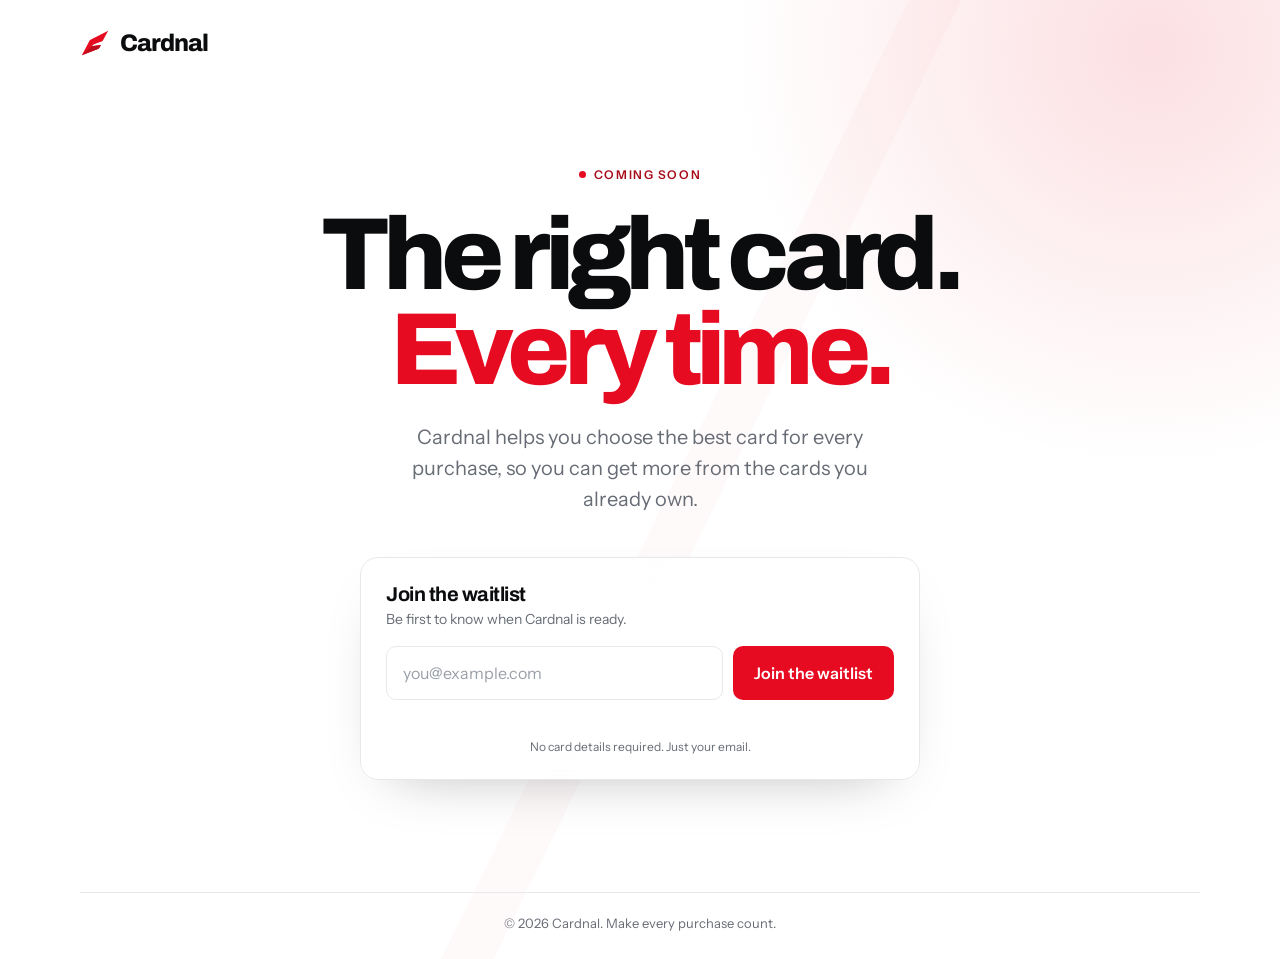
==== index.html @ 20531ffe "Set up Cardnal waitlist site" ====
<!doctype html>
<html lang="en">
<head>
  <meta charset="utf-8">
  <meta name="viewport" content="width=device-width, initial-scale=1">
  <meta name="description" content="Cardnal helps you choose the right card before you pay.">
  <title>Cardnal — The right card. Every time.</title>
  <link rel="preconnect" href="https://fonts.googleapis.com">
  <link rel="preconnect" href="https://fonts.gstatic.com" crossorigin>
  <link href="https://fonts.googleapis.com/css2?family=Archivo:wght@600;700;800&family=Instrument+Sans:wght@400;500;600&display=swap" rel="stylesheet">
  <style>
    :root {
      --ink: #0b0c0e;
      --red: #e60b21;
      --red-deep: #a80a18;
      --paper: #fff;
      --muted: #676c75;
      --line: #e6e8ec;
      --display: "Archivo", system-ui, sans-serif;
      --body: "Instrument Sans", system-ui, sans-serif;
    }

    * { box-sizing: border-box; }
    html { -webkit-text-size-adjust: 100%; }
    body {
      min-height: 100vh;
      margin: 0;
      color: var(--ink);
      background: var(--paper);
      font-family: var(--body);
      -webkit-font-smoothing: antialiased;
    }
    button, input { font: inherit; }
    a { color: inherit; text-decoration: none; }
    :focus-visible { outline: 3px solid var(--red); outline-offset: 4px; }

    .page {
      position: relative;
      min-height: 100vh;
      overflow: hidden;
      display: flex;
      flex-direction: column;
    }
    .page::before {
      content: "";
      position: absolute;
      z-index: -1;
      width: 56rem;
      height: 56rem;
      top: -25rem;
      right: -20rem;
      border-radius: 50%;
      background: radial-gradient(circle, rgba(230, 11, 33, .13), transparent 66%);
      pointer-events: none;
    }
    .page::after {
      content: "";
      position: absolute;
      z-index: -1;
      inset: 0;
      background: linear-gradient(116deg, transparent 0 52%, rgba(230, 11, 33, .025) 52% 55%, transparent 55%);
      pointer-events: none;
    }

    header {
      width: min(1120px, calc(100% - 48px));
      margin: 0 auto;
      padding: 28px 0;
    }
    .brand { display: inline-flex; align-items: center; gap: 10px; }
    .brand-mark { width: 30px; height: 30px; display: block; }
    .brand-name {
      font-family: var(--display);
      font-size: 24px;
      font-weight: 800;
      letter-spacing: -.04em;
    }

    main {
      width: min(1120px, calc(100% - 48px));
      flex: 1;
      margin: 0 auto;
      display: grid;
      place-items: center;
      padding: 72px 0 112px;
    }
    .content { width: min(100%, 700px); text-align: center; }
    .eyebrow {
      display: inline-flex;
      align-items: center;
      gap: 8px;
      margin-bottom: 26px;
      color: var(--red-deep);
      font-size: 12px;
      font-weight: 600;
      letter-spacing: .13em;
      text-transform: uppercase;
    }
    .eyebrow::before {
      content: "";
      width: 7px;
      height: 7px;
      border-radius: 50%;
      background: var(--red);
    }
    h1 {
      max-width: 680px;
      margin: 0 auto 24px;
      font-family: var(--display);
      font-size: clamp(3.2rem, 8vw, 6.7rem);
      font-weight: 800;
      line-height: .93;
      letter-spacing: -.065em;
    }
    h1 span { display: block; }
    h1 span:last-child { color: var(--red); }
    .intro {
      max-width: 510px;
      margin: 0 auto 42px;
      color: var(--muted);
      font-size: clamp(1.05rem, 2vw, 1.25rem);
      line-height: 1.55;
    }
    .signup-card {
      width: min(100%, 560px);
      margin: 0 auto;
      padding: 25px;
      text-align: left;
      background: rgba(255, 255, 255, .86);
      border: 1px solid var(--line);
      border-radius: 18px;
      box-shadow: 0 22px 60px -34px rgba(11, 12, 14, .35);
      backdrop-filter: blur(10px);
    }
    .signup-card h2 {
      margin: 0 0 5px;
      font-family: var(--display);
      font-size: 20px;
      letter-spacing: -.025em;
    }
    .signup-card p { margin: 0 0 18px; color: var(--muted); font-size: 14px; }
    .signup { display: flex; gap: 10px; }
    .signup input {
      min-width: 0;
      flex: 1;
      height: 54px;
      padding: 0 16px;
      color: var(--ink);
      background: #fff;
      border: 1.5px solid var(--line);
      border-radius: 10px;
    }
    .signup input::placeholder { color: #9aa0a8; }
    .signup input:focus { outline: none; border-color: var(--red); box-shadow: 0 0 0 4px rgba(230, 11, 33, .1); }
    .signup button {
      height: 54px;
      padding: 0 21px;
      color: #fff;
      background: var(--red);
      border: 0;
      border-radius: 10px;
      cursor: pointer;
      font-weight: 600;
      white-space: nowrap;
      transition: background .18s, transform .18s;
    }
    .signup button:hover { background: var(--red-deep); transform: translateY(-1px); }
    .signup button:disabled { cursor: wait; opacity: .7; transform: none; }
    .message {
      min-height: 21px;
      margin: 12px 2px 0;
      color: var(--muted);
      font-size: 13px;
    }
    .message.success { color: #0e9f5b; }
    .message.error { color: var(--red); }
    .privacy-note { margin-top: 18px; color: var(--muted); font-size: 12px; text-align: center; }
    footer {
      width: min(1120px, calc(100% - 48px));
      margin: 0 auto;
      padding: 22px 0 28px;
      color: var(--muted);
      border-top: 1px solid var(--line);
      font-size: 13px;
      text-align: center;
    }

    @media (max-width: 560px) {
      header, main, footer { width: min(100% - 32px, 1120px); }
      header { padding-top: 22px; }
      main { padding: 48px 0 80px; }
      .signup-card { padding: 20px; }
      .signup { flex-direction: column; }
      .signup button { width: 100%; }
    }
    @media (prefers-reduced-motion: reduce) {
      *, *::before, *::after { scroll-behavior: auto !important; transition: none !important; }
    }
  </style>
</head>
<body>
  <div class="page">
    <header>
      <a class="brand" href="/" aria-label="Cardnal home">
        <svg class="brand-mark" viewBox="0 0 1024 1024" aria-hidden="true">
          <path fill="#E60B21" d="M962 95.91 341.94 408.23q-5.36 2.7-8.17 8L62 928.09l571.2-223.16q14.9-5.82 22.83-19.72l53.84-94.37q6.93-12.16-6.93-10.22l-317.6 44.45q61.22-57.38 94.01-69.63l276.24-103.24q16.86-6.3 25.45-22.12z"/>
          <path fill="#BD0C1B" d="m62 928.09 571.2-223.16q14.9-5.82 22.83-19.72l53.84-94.37q6.93-12.16-6.93-10.22l-317.6 44.45q61.22-57.38 94.01-69.63L62 928.09z"/>
        </svg>
        <span class="brand-name">Cardnal</span>
      </a>
    </header>

    <main>
      <section class="content" aria-labelledby="page-title">
        <div class="eyebrow">Coming soon</div>
        <h1 id="page-title"><span>The right card.</span><span>Every time.</span></h1>
        <p class="intro">Cardnal helps you choose the best card for every purchase, so you can get more from the cards you already own.</p>

        <div class="signup-card">
          <h2>Join the waitlist</h2>
          <p>Be first to know when Cardnal is ready.</p>
          <form class="signup" id="signup" novalidate>
            <label class="sr-only" for="email">Email address</label>
            <input id="email" name="email" type="email" autocomplete="email" placeholder="you@example.com" required>
            <button id="submit" type="submit">Join the waitlist</button>
          </form>
          <p class="message" id="message" role="status" aria-live="polite"></p>
          <div class="privacy-note">No card details required. Just your email.</div>
        </div>
      </section>
    </main>

    <footer>© 2026 Cardnal. Make every purchase count.</footer>
  </div>

  <style>.sr-only{position:absolute;width:1px;height:1px;padding:0;margin:-1px;overflow:hidden;clip:rect(0,0,0,0);white-space:nowrap;border:0}</style>
  <script>
    const form = document.getElementById('signup');
    const email = document.getElementById('email');
    const submit = document.getElementById('submit');
    const message = document.getElementById('message');
    const emailPattern = /^[^\s@]+@[^\s@]+\.[a-z]{2,}$/i;

    function showMessage(text, type) {
      message.textContent = text;
      message.className = 'message' + (type ? ' ' + type : '');
    }

    form.addEventListener('submit', async (event) => {
      event.preventDefault();
      const value = email.value.trim();
      if (!value || !emailPattern.test(value)) {
        showMessage('Enter a valid email address to join the waitlist.', 'error');
        email.focus();
        return;
      }

      submit.disabled = true;
      submit.textContent = 'Joining…';
      showMessage('Adding you to the waitlist…');

      try {
        const response = await fetch('/api/waitlist', {
          method: 'POST',
          headers: { 'Content-Type': 'application/json' },
          body: JSON.stringify({ email: value })
        });
        const data = await response.json().catch(() => ({}));

        if (response.ok) {
          submit.textContent = 'You’re on the list';
          email.readOnly = true;
          showMessage("You're in. We'll email you when Cardnal is ready.", 'success');
        } else if (response.status === 409) {
          submit.disabled = false;
          submit.textContent = 'Join the waitlist';
          showMessage("That email is already on the list — you're all set.", 'success');
        } else {
          throw new Error(data.error || 'Something went wrong. Try again.');
        }
      } catch (error) {
        submit.disabled = false;
        submit.textContent = 'Join the waitlist';
        showMessage(error.message || 'Could not reach the server. Try again.', 'error');
      }
    });
  </script>
</body>
</html>
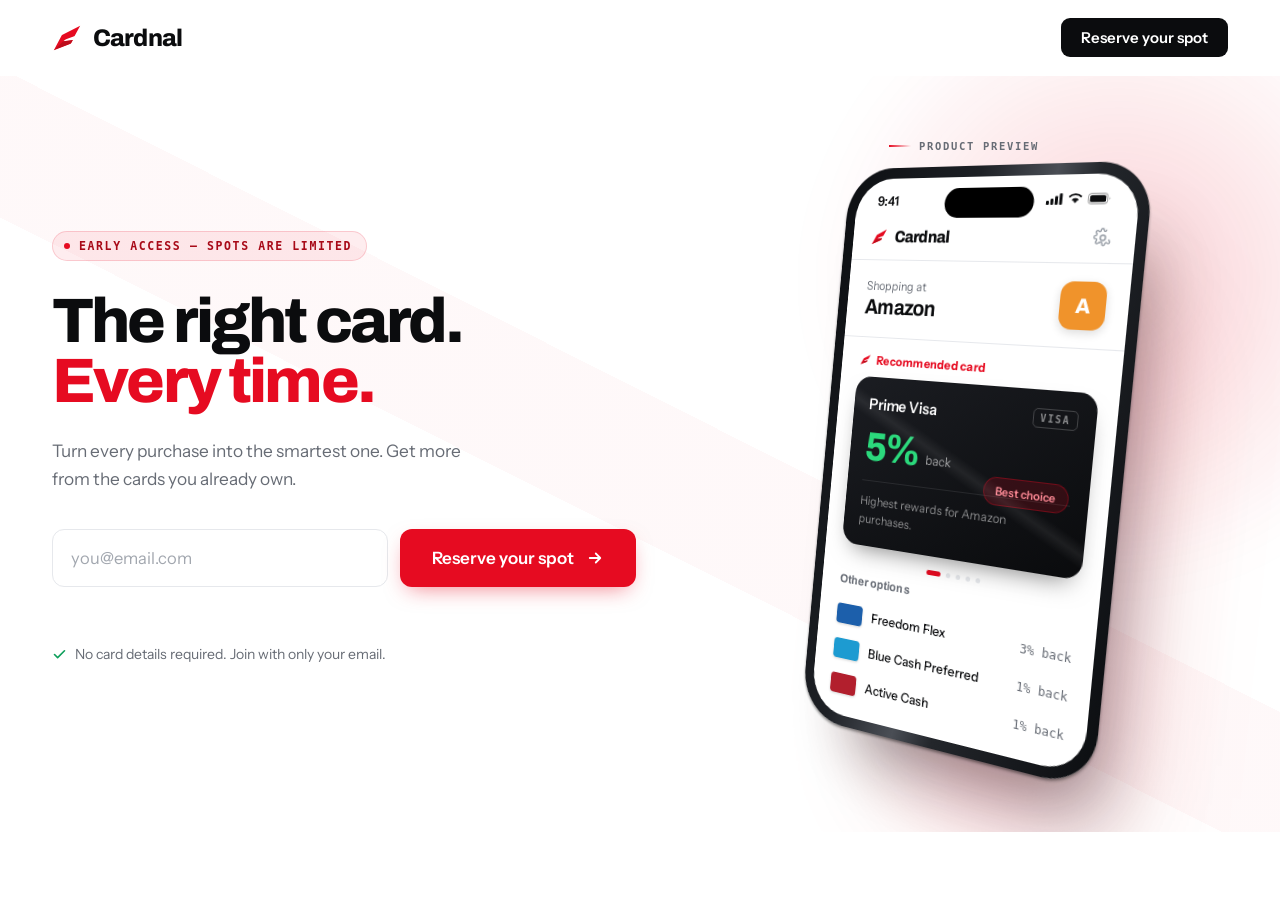
==== commit e3c27a06: "Use phone preview landing page" ====
--- a/index.html
+++ b/index.html
@@ -1,289 +1,600 @@
-<!doctype html>
+<!DOCTYPE html>
 <html lang="en">
 <head>
-  <meta charset="utf-8">
-  <meta name="viewport" content="width=device-width, initial-scale=1">
-  <meta name="description" content="Cardnal helps you choose the right card before you pay.">
-  <title>Cardnal — The right card. Every time.</title>
-  <link rel="preconnect" href="https://fonts.googleapis.com">
-  <link rel="preconnect" href="https://fonts.gstatic.com" crossorigin>
-  <link href="https://fonts.googleapis.com/css2?family=Archivo:wght@600;700;800&family=Instrument+Sans:wght@400;500;600&display=swap" rel="stylesheet">
-  <style>
-    :root {
-      --ink: #0b0c0e;
-      --red: #e60b21;
-      --red-deep: #a80a18;
-      --paper: #fff;
-      --muted: #676c75;
-      --line: #e6e8ec;
-      --display: "Archivo", system-ui, sans-serif;
-      --body: "Instrument Sans", system-ui, sans-serif;
-    }
-
-    * { box-sizing: border-box; }
-    html { -webkit-text-size-adjust: 100%; }
-    body {
-      min-height: 100vh;
-      margin: 0;
-      color: var(--ink);
-      background: var(--paper);
-      font-family: var(--body);
-      -webkit-font-smoothing: antialiased;
-    }
-    button, input { font: inherit; }
-    a { color: inherit; text-decoration: none; }
-    :focus-visible { outline: 3px solid var(--red); outline-offset: 4px; }
-
-    .page {
-      position: relative;
-      min-height: 100vh;
-      overflow: hidden;
-      display: flex;
-      flex-direction: column;
-    }
-    .page::before {
-      content: "";
-      position: absolute;
-      z-index: -1;
-      width: 56rem;
-      height: 56rem;
-      top: -25rem;
-      right: -20rem;
-      border-radius: 50%;
-      background: radial-gradient(circle, rgba(230, 11, 33, .13), transparent 66%);
-      pointer-events: none;
-    }
-    .page::after {
-      content: "";
-      position: absolute;
-      z-index: -1;
-      inset: 0;
-      background: linear-gradient(116deg, transparent 0 52%, rgba(230, 11, 33, .025) 52% 55%, transparent 55%);
-      pointer-events: none;
-    }
-
-    header {
-      width: min(1120px, calc(100% - 48px));
-      margin: 0 auto;
-      padding: 28px 0;
-    }
-    .brand { display: inline-flex; align-items: center; gap: 10px; }
-    .brand-mark { width: 30px; height: 30px; display: block; }
-    .brand-name {
-      font-family: var(--display);
-      font-size: 24px;
-      font-weight: 800;
-      letter-spacing: -.04em;
-    }
-
-    main {
-      width: min(1120px, calc(100% - 48px));
-      flex: 1;
-      margin: 0 auto;
-      display: grid;
-      place-items: center;
-      padding: 72px 0 112px;
-    }
-    .content { width: min(100%, 700px); text-align: center; }
-    .eyebrow {
-      display: inline-flex;
-      align-items: center;
-      gap: 8px;
-      margin-bottom: 26px;
-      color: var(--red-deep);
-      font-size: 12px;
-      font-weight: 600;
-      letter-spacing: .13em;
-      text-transform: uppercase;
-    }
-    .eyebrow::before {
-      content: "";
-      width: 7px;
-      height: 7px;
-      border-radius: 50%;
-      background: var(--red);
-    }
-    h1 {
-      max-width: 680px;
-      margin: 0 auto 24px;
-      font-family: var(--display);
-      font-size: clamp(3.2rem, 8vw, 6.7rem);
-      font-weight: 800;
-      line-height: .93;
-      letter-spacing: -.065em;
-    }
-    h1 span { display: block; }
-    h1 span:last-child { color: var(--red); }
-    .intro {
-      max-width: 510px;
-      margin: 0 auto 42px;
-      color: var(--muted);
-      font-size: clamp(1.05rem, 2vw, 1.25rem);
-      line-height: 1.55;
-    }
-    .signup-card {
-      width: min(100%, 560px);
-      margin: 0 auto;
-      padding: 25px;
-      text-align: left;
-      background: rgba(255, 255, 255, .86);
-      border: 1px solid var(--line);
-      border-radius: 18px;
-      box-shadow: 0 22px 60px -34px rgba(11, 12, 14, .35);
-      backdrop-filter: blur(10px);
-    }
-    .signup-card h2 {
-      margin: 0 0 5px;
-      font-family: var(--display);
-      font-size: 20px;
-      letter-spacing: -.025em;
-    }
-    .signup-card p { margin: 0 0 18px; color: var(--muted); font-size: 14px; }
-    .signup { display: flex; gap: 10px; }
-    .signup input {
-      min-width: 0;
-      flex: 1;
-      height: 54px;
-      padding: 0 16px;
-      color: var(--ink);
-      background: #fff;
-      border: 1.5px solid var(--line);
-      border-radius: 10px;
-    }
-    .signup input::placeholder { color: #9aa0a8; }
-    .signup input:focus { outline: none; border-color: var(--red); box-shadow: 0 0 0 4px rgba(230, 11, 33, .1); }
-    .signup button {
-      height: 54px;
-      padding: 0 21px;
-      color: #fff;
-      background: var(--red);
-      border: 0;
-      border-radius: 10px;
-      cursor: pointer;
-      font-weight: 600;
-      white-space: nowrap;
-      transition: background .18s, transform .18s;
-    }
-    .signup button:hover { background: var(--red-deep); transform: translateY(-1px); }
-    .signup button:disabled { cursor: wait; opacity: .7; transform: none; }
-    .message {
-      min-height: 21px;
-      margin: 12px 2px 0;
-      color: var(--muted);
-      font-size: 13px;
-    }
-    .message.success { color: #0e9f5b; }
-    .message.error { color: var(--red); }
-    .privacy-note { margin-top: 18px; color: var(--muted); font-size: 12px; text-align: center; }
-    footer {
-      width: min(1120px, calc(100% - 48px));
-      margin: 0 auto;
-      padding: 22px 0 28px;
-      color: var(--muted);
-      border-top: 1px solid var(--line);
-      font-size: 13px;
-      text-align: center;
-    }
-
-    @media (max-width: 560px) {
-      header, main, footer { width: min(100% - 32px, 1120px); }
-      header { padding-top: 22px; }
-      main { padding: 48px 0 80px; }
-      .signup-card { padding: 20px; }
-      .signup { flex-direction: column; }
-      .signup button { width: 100%; }
-    }
-    @media (prefers-reduced-motion: reduce) {
-      *, *::before, *::after { scroll-behavior: auto !important; transition: none !important; }
-    }
-  </style>
+<meta charset="UTF-8">
+<meta name="viewport" content="width=device-width, initial-scale=1">
+<title>Cardnal — The right card. Every time.</title>
+<meta name="description" content="Cardnal tells you which card to use before you pay. Get more from the cards you already own.">
+<link rel="preconnect" href="https://fonts.googleapis.com">
+<link rel="preconnect" href="https://fonts.gstatic.com" crossorigin>
+<link href="https://fonts.googleapis.com/css2?family=Archivo:wght@600;700;800&family=Instrument+Sans:wght@400;500;600&family=JetBrains+Mono:wght@500;700&display=swap" rel="stylesheet">
+<style>
+:root{
+  --ink:#0B0C0E;
+  --red:#E60B21;
+  --red-deep:#A80A18;
+  --paper:#FFFFFF;
+  --mist:#F4F5F7;
+  --line:#E6E8EC;
+  --muted:#676C75;
+  --gain:#0E9F5B;
+  --wing:26.7deg;            /* the exact edge angle of the Cardnal mark */
+  --display:'Archivo',system-ui,sans-serif;
+  --body:'Instrument Sans',system-ui,sans-serif;
+  --data:'JetBrains Mono',ui-monospace,monospace;
+}
+*{box-sizing:border-box;margin:0;padding:0}
+html{-webkit-text-size-adjust:100%}
+body{
+  font-family:var(--body);
+  color:var(--ink);
+  background:var(--paper);
+  -webkit-font-smoothing:antialiased;
+  overflow-x:hidden;
+}
+a{color:inherit;text-decoration:none}
+:focus-visible{outline:2.5px solid var(--red);outline-offset:3px;border-radius:4px}
+
+/* ---------- nav ---------- */
+.nav{
+  position:sticky;top:0;z-index:50;
+  background:rgba(255,255,255,.82);
+  backdrop-filter:saturate(180%) blur(14px);
+  border-bottom:1px solid transparent;
+  transition:border-color .3s ease;
+}
+.nav.scrolled{border-bottom-color:var(--line)}
+.nav-in{
+  max-width:1240px;margin:0 auto;
+  padding:18px 32px;
+  display:flex;align-items:center;gap:40px;
+}
+.brand{display:flex;align-items:center;gap:11px;margin-right:auto}
+.brand svg{width:30px;height:30px;display:block}
+.brand span{
+  font-family:var(--display);font-weight:800;font-size:24px;
+  letter-spacing:-.035em;
+}
+.nav-links{display:flex;gap:32px;margin-left:auto;font-size:15px;font-weight:500;color:var(--muted)}
+.nav-links a{transition:color .18s}
+.nav-links a:hover{color:var(--ink)}
+.nav-cta{
+  white-space:nowrap;
+  font-family:var(--body);font-weight:600;font-size:15px;
+  padding:10px 20px;border-radius:9px;
+  background:var(--ink);color:#fff;border:0;cursor:pointer;
+  transition:background .18s,transform .18s;
+}
+.nav-cta:hover{background:var(--red);transform:translateY(-1px)}
+
+/* ---------- hero ---------- */
+.hero{position:relative;overflow:hidden}
+/* structural motif: a light field raked to the mark's own angle */
+.hero::before{
+  content:'';position:absolute;inset:-40% -10%;
+  background:linear-gradient(var(--wing),
+    transparent 0 46%,
+    rgba(230,11,33,.028) 46% 53%,
+    transparent 53%);
+  pointer-events:none;
+}
+.hero::after{
+  content:'';position:absolute;right:-14%;top:-18%;
+  width:680px;height:680px;border-radius:50%;
+  background:radial-gradient(circle,rgba(230,11,33,.19),transparent 63%);
+  filter:blur(26px);pointer-events:none;
+}
+.hero-in{
+  position:relative;z-index:1;
+  max-width:1240px;margin:0 auto;
+  padding:64px 32px 78px;
+  display:grid;grid-template-columns:1.05fr .95fr;
+  gap:64px;align-items:center;
+}
+
+.eyebrow{
+  display:inline-flex;align-items:center;gap:9px;
+  font-family:var(--data);font-size:11.5px;font-weight:700;
+  letter-spacing:.14em;text-transform:uppercase;color:var(--red-deep);
+  background:rgba(230,11,33,.07);
+  border:1px solid rgba(230,11,33,.16);
+  padding:7px 14px 7px 11px;border-radius:100px;
+  margin-bottom:30px;
+}
+.eyebrow i{
+  width:6px;height:6px;border-radius:50%;background:var(--red);
+  animation:pulse 2.4s ease-in-out infinite;
+}
+@keyframes pulse{0%,100%{opacity:1;transform:scale(1)}50%{opacity:.35;transform:scale(.75)}}
+
+h1{
+  font-family:var(--display);font-weight:800;
+  font-size:clamp(30px,4.9vw,76px);
+  line-height:.96;letter-spacing:-.045em;
+  margin-bottom:26px;
+}
+h1 .b{display:block;white-space:nowrap}
+h1 .r{display:block;white-space:nowrap;color:var(--red)}
+.sub{
+  font-size:clamp(16.5px,1.35vw,19px);
+  line-height:1.62;color:var(--muted);
+  max-width:26em;margin-bottom:36px;
+}
+.sub b{color:var(--ink);font-weight:600}
+
+.actions{display:flex;align-items:center;gap:18px;flex-wrap:wrap;margin-bottom:44px}
+.btn{
+  font-family:var(--body);font-size:17px;font-weight:600;
+  display:inline-flex;align-items:center;gap:12px;
+  padding:17px 32px;border-radius:12px;border:0;cursor:pointer;
+  background:var(--red);color:#fff;
+  box-shadow:0 8px 22px -8px rgba(230,11,33,.55);
+  transition:transform .2s cubic-bezier(.2,.7,.3,1),box-shadow .2s,background .2s;
+}
+.btn:hover{background:var(--red-deep);transform:translateY(-2px);box-shadow:0 14px 30px -10px rgba(230,11,33,.6)}
+.btn svg{transition:transform .2s cubic-bezier(.2,.7,.3,1)}
+.btn:hover svg{transform:translateX(5px)}
+.btn-ghost{
+  font-size:16px;font-weight:600;color:var(--muted);
+  background:none;border:0;cursor:pointer;padding:8px 4px;
+  border-bottom:1.5px solid var(--line);transition:color .18s,border-color .18s;
+}
+.btn-ghost:hover{color:var(--ink);border-color:var(--ink)}
+
+.trust{display:flex;align-items:center;gap:26px;flex-wrap:wrap;font-size:14px;color:var(--muted)}
+.trust div{display:flex;align-items:center;gap:8px}
+.trust svg{color:var(--gain);flex-shrink:0}
+
+
+.sr-only{position:absolute;width:1px;height:1px;padding:0;margin:-1px;overflow:hidden;clip:rect(0,0,0,0);white-space:nowrap;border:0}
+
+.signup{display:flex;align-items:stretch;gap:12px;flex-wrap:wrap;margin-bottom:14px}
+.field{flex:1 1 260px;min-width:0}
+.field input{
+  width:100%;height:100%;min-height:58px;
+  font-family:var(--body);font-size:16.5px;color:var(--ink);
+  background:#fff;border:1.5px solid var(--line);border-radius:12px;
+  padding:0 18px;transition:border-color .18s,box-shadow .18s;
+}
+.field input::placeholder{color:#A2A7AF}
+.field input:hover{border-color:#D3D7DE}
+.field input:focus{outline:none;border-color:var(--red);box-shadow:0 0 0 4px rgba(230,11,33,.11)}
+.signup.invalid .field input{border-color:var(--red)}
+.signup .btn{flex:0 0 auto;min-height:58px}
+
+.btn-spin{display:none;animation:spin .8s linear infinite}
+@keyframes spin{to{transform:rotate(360deg)}}
+.signup.loading .btn{pointer-events:none;background:var(--red-deep)}
+.signup.loading .btn-arrow{display:none}
+.signup.loading .btn-spin{display:block}
+.signup.done .btn{background:var(--gain);box-shadow:0 8px 22px -8px rgba(14,159,91,.5);pointer-events:none}
+.signup.done .btn-arrow{display:none}
+
+.msg{
+  font-size:14.5px;line-height:1.5;min-height:22px;
+  margin-bottom:22px;color:var(--muted);
+  display:flex;align-items:center;gap:7px;
+}
+.msg.err{color:var(--red)}
+.msg.ok{color:var(--gain)}
+.msg:empty{margin-bottom:22px}
+
+.stage-col{display:flex;flex-direction:column;align-items:center;gap:14px;perspective:1000px;perspective-origin:44% 50%}
+.preview-label{
+  display:inline-flex;align-items:center;gap:8px;
+  font-family:var(--data);font-size:10.5px;font-weight:700;
+  letter-spacing:.16em;text-transform:uppercase;color:var(--muted);
+}
+.preview-label span{
+  width:22px;height:1.5px;background:linear-gradient(90deg,var(--red),transparent);
+}
+
+/* ---------- phone ---------- */
+.stage{display:flex;justify-content:center}
+.phone{
+  width:328px;flex-shrink:0;
+  border-radius:52px;padding:11px;
+  background:linear-gradient(102deg,#0d0f12 0%,#1d2025 34%,#4a4e55 52%,#23262b 62%,#0c0e11 100%);
+  box-shadow:
+    0 2px 3px rgba(0,0,0,.42),
+    34px 52px 70px -30px rgba(11,12,14,.42),
+    60px 96px 130px -60px rgba(230,11,33,.3);
+  transform:rotateY(-26deg) rotateX(1deg) rotateZ(5.5deg);
+  animation:rise 1s cubic-bezier(.2,.8,.25,1) both;
+}
+@keyframes rise{from{opacity:0;transform:rotateY(-34deg) rotateX(1deg) rotateZ(5.5deg) translateY(30px)}}
+.screen{
+  position:relative;background:#fff;border-radius:42px;overflow:hidden;
+  height:566px;display:flex;flex-direction:column;
+}
+.status{
+  display:flex;justify-content:space-between;align-items:center;
+  padding:15px 26px 8px;font-size:13.5px;font-weight:600;
+  font-family:var(--body);
+}
+.island{
+  position:absolute;top:11px;left:50%;transform:translateX(-50%);
+  width:97px;height:30px;background:#000;border-radius:100px;z-index:3;
+}
+.bars{display:flex;align-items:center;gap:5px}
+.bars svg{display:block}
+
+.appbar{
+  display:flex;align-items:center;gap:9px;
+  padding:12px 22px 14px;border-bottom:1px solid var(--line);
+}
+.appbar svg.mark{width:19px;height:19px}
+.appbar b{font-family:var(--display);font-weight:800;font-size:17px;letter-spacing:-.03em}
+.gear{margin-left:auto;color:#9AA0A8}
+
+/* merchant */
+.merchant{
+  display:flex;align-items:center;gap:14px;
+  padding:17px 22px;border-bottom:1px solid var(--line);
+}
+.merchant .lbl{font-size:12.5px;color:var(--muted);margin-bottom:3px}
+.merchant .nm{
+  font-family:var(--display);font-weight:700;font-size:22px;letter-spacing:-.03em;
+}
+.mono{
+  margin-left:auto;width:46px;height:46px;border-radius:13px;
+  display:grid;place-items:center;
+  font-family:var(--display);font-weight:800;font-size:20px;color:#fff;
+  box-shadow:0 3px 10px rgba(0,0,0,.14);
+}
+
+.reclabel{
+  display:flex;align-items:center;gap:7px;
+  padding:16px 22px 10px;
+  font-size:12.5px;font-weight:700;color:var(--red);
+  letter-spacing:.02em;
+}
+
+/* the card */
+.cardwrap{padding:0 20px}
+.card{
+  position:relative;overflow:hidden;
+  background:linear-gradient(150deg,#1B1D22,#0A0B0D);
+  border-radius:18px;padding:18px;color:#fff;
+  box-shadow:0 12px 26px -12px rgba(0,0,0,.55);
+}
+/* the mark's angle, reused as the card's light rake */
+.card::after{
+  content:'';position:absolute;inset:0;
+  background:linear-gradient(var(--wing),transparent 46%,rgba(255,255,255,.07) 50%,transparent 54%);
+}
+.card-top{display:flex;justify-content:space-between;align-items:flex-start;margin-bottom:14px}
+.card-nm{font-size:16px;font-weight:600;letter-spacing:-.01em}
+.card-net{
+  font-family:var(--data);font-size:10px;font-weight:700;
+  letter-spacing:.16em;color:rgba(255,255,255,.5);
+  border:1px solid rgba(255,255,255,.2);padding:3px 7px;border-radius:5px;
+}
+.rate{display:flex;align-items:flex-end;gap:9px;margin-bottom:4px}
+.rate .n{
+  font-family:var(--display);font-weight:800;font-size:42px;
+  line-height:1;letter-spacing:-.045em;color:#2BD97C;
+}
+.rate .u{font-size:13px;color:rgba(255,255,255,.6);padding-bottom:6px}
+.badge{
+  position:absolute;right:20px;bottom:60px;
+  font-size:11.5px;font-weight:600;color:#FF8A96;
+  background:rgba(230,11,33,.17);border:1px solid rgba(230,11,33,.34);
+  padding:6px 12px;border-radius:100px;
+}
+.why{
+  font-size:12.5px;line-height:1.5;color:rgba(255,255,255,.52);
+  border-top:1px solid rgba(255,255,255,.09);padding-top:12px;margin-top:14px;
+}
+.dots{display:flex;justify-content:center;gap:6px;padding:14px 0 4px}
+.dots i{width:5px;height:5px;border-radius:50%;background:var(--line);transition:all .3s}
+.dots i.on{background:var(--red);width:16px;border-radius:3px}
+
+.others{padding:8px 22px 20px}
+.others h4{
+  font-family:var(--display);font-size:12.5px;font-weight:700;
+  color:var(--muted);letter-spacing:.01em;margin-bottom:11px;
+}
+.row{display:flex;align-items:center;gap:11px;padding:8px 0}
+.chip{width:31px;height:21px;border-radius:4px;flex-shrink:0;box-shadow:0 1px 3px rgba(0,0,0,.18)}
+.row .t{font-size:13.5px;font-weight:500}
+.row .v{margin-left:auto;font-family:var(--data);font-size:12.5px;font-weight:500;color:var(--muted)}
+
+
+/* the swap: content leaves and enters along the mark's angle */
+.swap{animation:swap .52s cubic-bezier(.25,.8,.3,1)}
+@keyframes swap{
+  0%{opacity:0;transform:translate(9px,-4.5px)}
+  100%{opacity:1;transform:none}
+}
+
+@media (max-width:980px){
+  h1{font-size:clamp(30px,8.4vw,58px)}
+  .hero-in{grid-template-columns:1fr;gap:56px;padding:60px 26px 76px;text-align:center}
+  .eyebrow{margin-bottom:24px}
+  .sub{margin-left:auto;margin-right:auto}
+  .signup,.trust,.msg{justify-content:center}
+  .signup{max-width:460px;margin-left:auto;margin-right:auto}
+  .phone{transform:none;animation:riseflat 1s cubic-bezier(.2,.8,.25,1) both}
+  @keyframes riseflat{from{opacity:0;transform:translateY(26px)}}
+  .nav-links{display:none}
+  .hero::after{right:-40%;top:26%}
+}
+@media (max-width:520px){
+  .nav-cta{font-size:14px;padding:9px 15px}
+  .nav-cta .full{display:none}
+}
+@media (max-width:420px){
+  .nav-in{padding:14px 20px}
+  .phone{width:min(100%,320px)}
+  .btn{width:100%;justify-content:center}
+  .field{flex:1 1 100%}
+}
+@media (prefers-reduced-motion:reduce){
+  *,*::before,*::after{animation:none!important;transition:none!important}
+}
+</style>
 </head>
 <body>
-  <div class="page">
-    <header>
-      <a class="brand" href="/" aria-label="Cardnal home">
-        <svg class="brand-mark" viewBox="0 0 1024 1024" aria-hidden="true">
-          <path fill="#E60B21" d="M962 95.91 341.94 408.23q-5.36 2.7-8.17 8L62 928.09l571.2-223.16q14.9-5.82 22.83-19.72l53.84-94.37q6.93-12.16-6.93-10.22l-317.6 44.45q61.22-57.38 94.01-69.63l276.24-103.24q16.86-6.3 25.45-22.12z"/>
-          <path fill="#BD0C1B" d="m62 928.09 571.2-223.16q14.9-5.82 22.83-19.72l53.84-94.37q6.93-12.16-6.93-10.22l-317.6 44.45q61.22-57.38 94.01-69.63L62 928.09z"/>
-        </svg>
-        <span class="brand-name">Cardnal</span>
-      </a>
-    </header>
-
-    <main>
-      <section class="content" aria-labelledby="page-title">
-        <div class="eyebrow">Coming soon</div>
-        <h1 id="page-title"><span>The right card.</span><span>Every time.</span></h1>
-        <p class="intro">Cardnal helps you choose the best card for every purchase, so you can get more from the cards you already own.</p>
-
-        <div class="signup-card">
-          <h2>Join the waitlist</h2>
-          <p>Be first to know when Cardnal is ready.</p>
-          <form class="signup" id="signup" novalidate>
-            <label class="sr-only" for="email">Email address</label>
-            <input id="email" name="email" type="email" autocomplete="email" placeholder="you@example.com" required>
-            <button id="submit" type="submit">Join the waitlist</button>
-          </form>
-          <p class="message" id="message" role="status" aria-live="polite"></p>
-          <div class="privacy-note">No card details required. Just your email.</div>
+
+<!-- the mark, as real vector geometry -->
+<svg width="0" height="0" style="position:absolute" aria-hidden="true"><defs>
+<clipPath id="cSil" clipPathUnits="userSpaceOnUse"><path d="M962.00 95.91L341.94 408.23Q336.58 410.93 333.77 416.23L62.00 928.09L633.20 704.93Q648.10 699.11 656.03 685.21L709.87 590.84Q716.80 578.68 702.94 580.62L385.34 625.07Q446.56 567.69 479.35 555.44L755.59 452.20Q772.45 445.90 781.03 430.08Z"/></clipPath>
+<g id="cMark">
+  <path d="M962.00 95.91L341.94 408.23Q336.58 410.93 333.77 416.23L62.00 928.09L633.20 704.93Q648.10 699.11 656.03 685.21L709.87 590.84Q716.80 578.68 702.94 580.62L385.34 625.07Q446.56 567.69 479.35 555.44L755.59 452.20Q772.45 445.90 781.03 430.08Z" fill="#E60B21"/>
+  <g clip-path="url(#cSil)"><path d="M62.00 928.09L633.20 704.93Q648.10 699.11 656.03 685.21L709.87 590.84Q716.80 578.68 702.94 580.62L385.34 625.07Z" fill="#BD0C1B" stroke="#BD0C1B" stroke-width="2"/></g>
+</g>
+</defs></svg>
+
+<nav class="nav" id="nav">
+  <div class="nav-in">
+    <a class="brand" href="#" aria-label="Cardnal home">
+      <svg viewBox="0 0 1024 1024" aria-hidden="true"><use href="#cMark"/></svg>
+      <span>Cardnal</span>
+    </a>
+    <button class="nav-cta">Reserve<span class="full"> your spot</span></button>
+  </div>
+</nav>
+
+<header class="hero">
+  <div class="hero-in">
+
+    <div class="copy">
+      <div class="eyebrow"><i></i>Early access — spots are limited</div>
+
+      <h1>
+        <span class="b">The right card.</span>
+        <span class="r">Every time.</span>
+      </h1>
+
+      <p class="sub">
+        Turn every purchase into the smartest one.
+        Get more from the cards you already own.
+      </p>
+
+      <form class="signup" id="signup" novalidate>
+        <div class="field">
+          <label class="sr-only" for="email">Email address</label>
+          <input id="email" name="email" type="email" inputmode="email"
+                 autocomplete="email" placeholder="you@email.com"
+                 aria-describedby="formMsg" required>
         </div>
-      </section>
-    </main>
-
-    <footer>© 2026 Cardnal. Make every purchase count.</footer>
+        <button class="btn" type="submit" id="submitBtn">
+          <span class="btn-label">Reserve your spot</span>
+          <svg class="btn-arrow" width="18" height="18" viewBox="0 0 24 24" fill="none" stroke="currentColor" stroke-width="2.4" stroke-linecap="round" stroke-linejoin="round" aria-hidden="true"><path d="M5 12h13M13 6l6 6-6 6"/></svg>
+          <svg class="btn-spin" width="18" height="18" viewBox="0 0 24 24" fill="none" stroke="currentColor" stroke-width="2.6" stroke-linecap="round" aria-hidden="true"><path d="M12 3a9 9 0 1 0 9 9"/></svg>
+        </button>
+      </form>
+
+      <p class="msg" id="formMsg" role="status" aria-live="polite"></p>
+
+      <div class="trust">
+        <div>
+          <svg width="15" height="15" viewBox="0 0 24 24" fill="none" stroke="currentColor" stroke-width="2.6" stroke-linecap="round" stroke-linejoin="round" aria-hidden="true"><path d="M20 6 9 17l-5-5"/></svg>
+          No card details required. Join with only your email.
+        </div>
+      </div>
+    </div>
+
+    <div class="stage">
+      <div class="stage-col">
+        <div class="preview-label"><span></span>Product preview</div>
+      <div class="phone">
+        <div class="screen">
+          <div class="island"></div>
+          <div class="status">
+            <span>9:41</span>
+            <span class="bars">
+              <svg width="17" height="11" viewBox="0 0 17 11" fill="currentColor" aria-hidden="true"><rect x="0" y="7" width="3" height="4" rx="1"/><rect x="4.5" y="5" width="3" height="6" rx="1"/><rect x="9" y="2.5" width="3" height="8.5" rx="1"/><rect x="13.5" y="0" width="3" height="11" rx="1"/></svg>
+              <svg width="15" height="11" viewBox="0 0 15 11" fill="currentColor" aria-hidden="true"><path d="M7.5 9.6 9.3 7.7a2.6 2.6 0 0 0-3.6 0zM3.9 6.2l1.3 1.3a3.9 3.9 0 0 1 4.6 0l1.3-1.3a5.8 5.8 0 0 0-7.2 0zM.6 2.9l1.3 1.3a8.3 8.3 0 0 1 11.2 0l1.3-1.3a10.1 10.1 0 0 0-13.8 0z"/></svg>
+              <svg width="24" height="11" viewBox="0 0 24 11" fill="none" aria-hidden="true"><rect x=".6" y=".6" width="19" height="9.8" rx="2.8" stroke="currentColor" stroke-opacity=".4"/><rect x="2.2" y="2.2" width="15.8" height="6.6" rx="1.6" fill="currentColor"/><path d="M21.4 4v3a2 2 0 0 0 0-3z" fill="currentColor" fill-opacity=".4"/></svg>
+            </span>
+          </div>
+
+          <div class="appbar">
+            <svg class="mark" viewBox="0 0 1024 1024" aria-hidden="true"><use href="#cMark"/></svg>
+            <b>Cardnal</b>
+            <svg class="gear" width="19" height="19" viewBox="0 0 24 24" fill="none" stroke="currentColor" stroke-width="1.9" aria-hidden="true"><circle cx="12" cy="12" r="3.2"/><path d="M19.4 15a1.6 1.6 0 0 0 .3 1.8l.1.1a2 2 0 1 1-2.8 2.8l-.1-.1a1.6 1.6 0 0 0-2.7 1.1V21a2 2 0 1 1-4 0v-.1A1.6 1.6 0 0 0 7.1 19.4a1.6 1.6 0 0 0-1.8.3l-.1.1a2 2 0 1 1-2.8-2.8l.1-.1a1.6 1.6 0 0 0-1.1-2.7H1a2 2 0 1 1 0-4h.1a1.6 1.6 0 0 0 1.5-1.1 1.6 1.6 0 0 0-.3-1.8l-.1-.1a2 2 0 1 1 2.8-2.8l.1.1a1.6 1.6 0 0 0 1.8.3H7a1.6 1.6 0 0 0 1-1.5V3a2 2 0 1 1 4 0v.1a1.6 1.6 0 0 0 2.7 1.1 1.6 1.6 0 0 0 .3-1.8" transform="translate(1.9 0) scale(.92)"/></svg>
+          </div>
+
+          <div class="merchant">
+            <div>
+              <div class="lbl">Shopping at</div>
+              <div class="nm" id="mName">Amazon</div>
+            </div>
+            <div class="mono" id="mMono">A</div>
+          </div>
+
+          <div class="reclabel">
+            <svg width="13" height="13" viewBox="0 0 1024 1024" aria-hidden="true"><use href="#cMark"/></svg>
+            Recommended card
+          </div>
+
+          <div class="cardwrap">
+            <div class="card" id="card">
+              <div class="card-top">
+                <div class="card-nm" id="cName">Prime Visa</div>
+                <div class="card-net" id="cNet">VISA</div>
+              </div>
+              <div class="rate">
+                <span class="n" id="cRate">5%</span>
+                <span class="u">back</span>
+              </div>
+              <div class="badge">Best choice</div>
+              <div class="why" id="cWhy">Highest rewards for Amazon purchases.</div>
+            </div>
+            <div class="dots" id="dots"></div>
+          </div>
+
+          <div class="others">
+            <h4>Other options</h4>
+            <div id="rows"></div>
+          </div>
+
+        </div>
+      </div>
+      </div>
+    </div>
+
   </div>
-
-  <style>.sr-only{position:absolute;width:1px;height:1px;padding:0;margin:-1px;overflow:hidden;clip:rect(0,0,0,0);white-space:nowrap;border:0}</style>
-  <script>
-    const form = document.getElementById('signup');
-    const email = document.getElementById('email');
-    const submit = document.getElementById('submit');
-    const message = document.getElementById('message');
-    const emailPattern = /^[^\s@]+@[^\s@]+\.[a-z]{2,}$/i;
-
-    function showMessage(text, type) {
-      message.textContent = text;
-      message.className = 'message' + (type ? ' ' + type : '');
+</header>
+
+<script>
+const SCENES = [
+  { m:'Amazon',       mono:'A', tint:'#F0932B',
+    card:'Prime Visa',        net:'VISA',   rate:'5%',
+    why:'Highest rewards for Amazon purchases.',
+    others:[['Freedom Flex','#1C5FAB','3% back'],['Blue Cash Preferred','#1D9BD1','1% back'],['Active Cash','#B21F2D','1% back']] },
+  { m:'Whole Foods',  mono:'W', tint:'#0E9F5B',
+    card:'Prime Visa',        net:'VISA',   rate:'5%',
+    why:'Grocery bonus applies at Whole Foods.',
+    others:[['Blue Cash Preferred','#1D9BD1','3% back'],['Freedom Flex','#1C5FAB','1% back'],['Active Cash','#B21F2D','1% back']] },
+  { m:'Shell',        mono:'S', tint:'#E8B21A',
+    card:'Blue Cash Preferred', net:'AMEX', rate:'3%',
+    why:'Best standing rate on fuel this quarter.',
+    others:[['Freedom Flex','#1C5FAB','2% back'],['Active Cash','#B21F2D','1.5% back'],['Prime Visa','#1C3FAB','1% back']] },
+  { m:'Delta',        mono:'D', tint:'#8E44AD',
+    card:'Freedom Flex',      net:'MASTERCARD', rate:'5%',
+    why:'Travel is this quarter\u2019s rotating category.',
+    others:[['Active Cash','#B21F2D','2% back'],['Prime Visa','#1C3FAB','1% back'],['Blue Cash Preferred','#1D9BD1','1% back']] },
+  { m:'Chipotle',     mono:'C', tint:'#C0392B',
+    card:'Freedom Flex',      net:'MASTERCARD', rate:'3%',
+    why:'Dining bonus beats your flat-rate cards.',
+    others:[['Active Cash','#B21F2D','2% back'],['Prime Visa','#1C3FAB','1% back'],['Blue Cash Preferred','#1D9BD1','1% back']] }
+];
+
+const $ = id => document.getElementById(id);
+const dots = $('dots');
+SCENES.forEach(() => dots.appendChild(document.createElement('i')));
+
+let i = 0;
+function paint(n){
+  const s = SCENES[n];
+  $('mName').textContent = s.m;
+  $('mMono').textContent = s.mono;
+  $('mMono').style.background = s.tint;
+  $('cName').textContent = s.card;
+  $('cNet').textContent  = s.net;
+  $('cRate').textContent = s.rate;
+  $('cWhy').textContent  = s.why;
+  $('rows').innerHTML = s.others.map(([t,c,v]) =>
+    `<div class="row"><span class="chip" style="background:${c}"></span><span class="t">${t}</span><span class="v">${v}</span></div>`
+  ).join('');
+  [...dots.children].forEach((d,k) => d.classList.toggle('on', k === n));
+
+  ['mName','mMono','card','rows'].forEach(id => {
+    const el = $(id);
+    el.classList.remove('swap');
+    void el.offsetWidth;
+    el.classList.add('swap');
+  });
+}
+paint(0);
+
+const still = window.matchMedia('(prefers-reduced-motion: reduce)').matches;
+if (!still) setInterval(() => { i = (i + 1) % SCENES.length; paint(i); }, 3400);
+
+
+/* ---------- waitlist signup ---------- */
+const form = $('signup'), input = $('email'), msg = $('formMsg'), submitBtn = $('submitBtn');
+const btnLabel = submitBtn.querySelector('.btn-label');
+const EMAIL_RE = /^[^\s@]+@[^\s@]+\.[a-z]{2,}$/i;
+let sending = false;
+
+function setMsg(text, kind){
+  msg.textContent = text;
+  msg.className = 'msg' + (kind ? ' ' + kind : '');
+}
+
+form.addEventListener('submit', async e => {
+  e.preventDefault();
+  if (sending || form.classList.contains('done')) return;
+
+  const email = input.value.trim();
+  form.classList.remove('invalid');
+
+  if (!email)              { form.classList.add('invalid'); input.focus(); return setMsg('Enter your email to join the waitlist.','err'); }
+  if (!EMAIL_RE.test(email)){ form.classList.add('invalid'); input.focus(); return setMsg('That email doesn\u2019t look right. Check it and try again.','err'); }
+
+  sending = true;
+  form.classList.add('loading');
+  btnLabel.textContent = 'Reserving\u2026';
+  setMsg('Adding you to the waitlist\u2026');
+
+  try {
+    const res = await fetch('/api/waitlist', {
+      method:'POST',
+      headers:{'Content-Type':'application/json'},
+      body: JSON.stringify({ email })
+    });
+    let data = {};
+    try { data = await res.json(); } catch {}
+
+    form.classList.remove('loading');
+
+    if (res.ok) {
+      form.classList.add('done');
+      btnLabel.textContent = "You're on the list";
+      input.readOnly = true;
+      setMsg("You're in. We'll email you when your spot opens up.",'ok');
+    } else if (res.status === 409) {
+      btnLabel.textContent = 'Reserve your spot';
+      setMsg("That email is already on the list \u2014 you're all set.",'ok');
+    } else if (res.status === 400) {
+      btnLabel.textContent = 'Reserve your spot';
+      form.classList.add('invalid'); input.focus();
+      setMsg(data.error || 'That email doesn\u2019t look right. Check it and try again.','err');
+    } else if (res.status === 429) {
+      btnLabel.textContent = 'Reserve your spot';
+      setMsg('Too many attempts. Give it a minute and try again.','err');
+    } else {
+      btnLabel.textContent = 'Reserve your spot';
+      setMsg(data.error || 'Something went wrong on our end. Try again in a moment.','err');
     }
-
-    form.addEventListener('submit', async (event) => {
-      event.preventDefault();
-      const value = email.value.trim();
-      if (!value || !emailPattern.test(value)) {
-        showMessage('Enter a valid email address to join the waitlist.', 'error');
-        email.focus();
-        return;
-      }
-
-      submit.disabled = true;
-      submit.textContent = 'Joining…';
-      showMessage('Adding you to the waitlist…');
-
-      try {
-        const response = await fetch('/api/waitlist', {
-          method: 'POST',
-          headers: { 'Content-Type': 'application/json' },
-          body: JSON.stringify({ email: value })
-        });
-        const data = await response.json().catch(() => ({}));
-
-        if (response.ok) {
-          submit.textContent = 'You’re on the list';
-          email.readOnly = true;
-          showMessage("You're in. We'll email you when Cardnal is ready.", 'success');
-        } else if (response.status === 409) {
-          submit.disabled = false;
-          submit.textContent = 'Join the waitlist';
-          showMessage("That email is already on the list — you're all set.", 'success');
-        } else {
-          throw new Error(data.error || 'Something went wrong. Try again.');
-        }
-      } catch (error) {
-        submit.disabled = false;
-        submit.textContent = 'Join the waitlist';
-        showMessage(error.message || 'Could not reach the server. Try again.', 'error');
-      }
-    });
-  </script>
+  } catch (err) {
+    form.classList.remove('loading');
+    btnLabel.textContent = 'Reserve your spot';
+    setMsg("Couldn't reach the server. Check your connection and try again.",'err');
+  } finally {
+    sending = false;
+  }
+});
+
+input.addEventListener('input', () => {
+  if (form.classList.contains('invalid')) { form.classList.remove('invalid'); setMsg(''); }
+});
+
+/* every "Reserve your spot" control sends you to the email field */
+function goToEmail(){
+  const still = matchMedia('(prefers-reduced-motion: reduce)').matches;
+  input.scrollIntoView({ behavior: still ? 'auto' : 'smooth', block:'center' });
+  setTimeout(() => input.focus({ preventScroll:true }), still ? 0 : 420);
+}
+document.querySelector('.nav-cta').addEventListener('click', goToEmail);
+
+addEventListener('scroll', () => {
+  $('nav').classList.toggle('scrolled', scrollY > 8);
+}, {passive:true});
+</script>
 </body>
 </html>
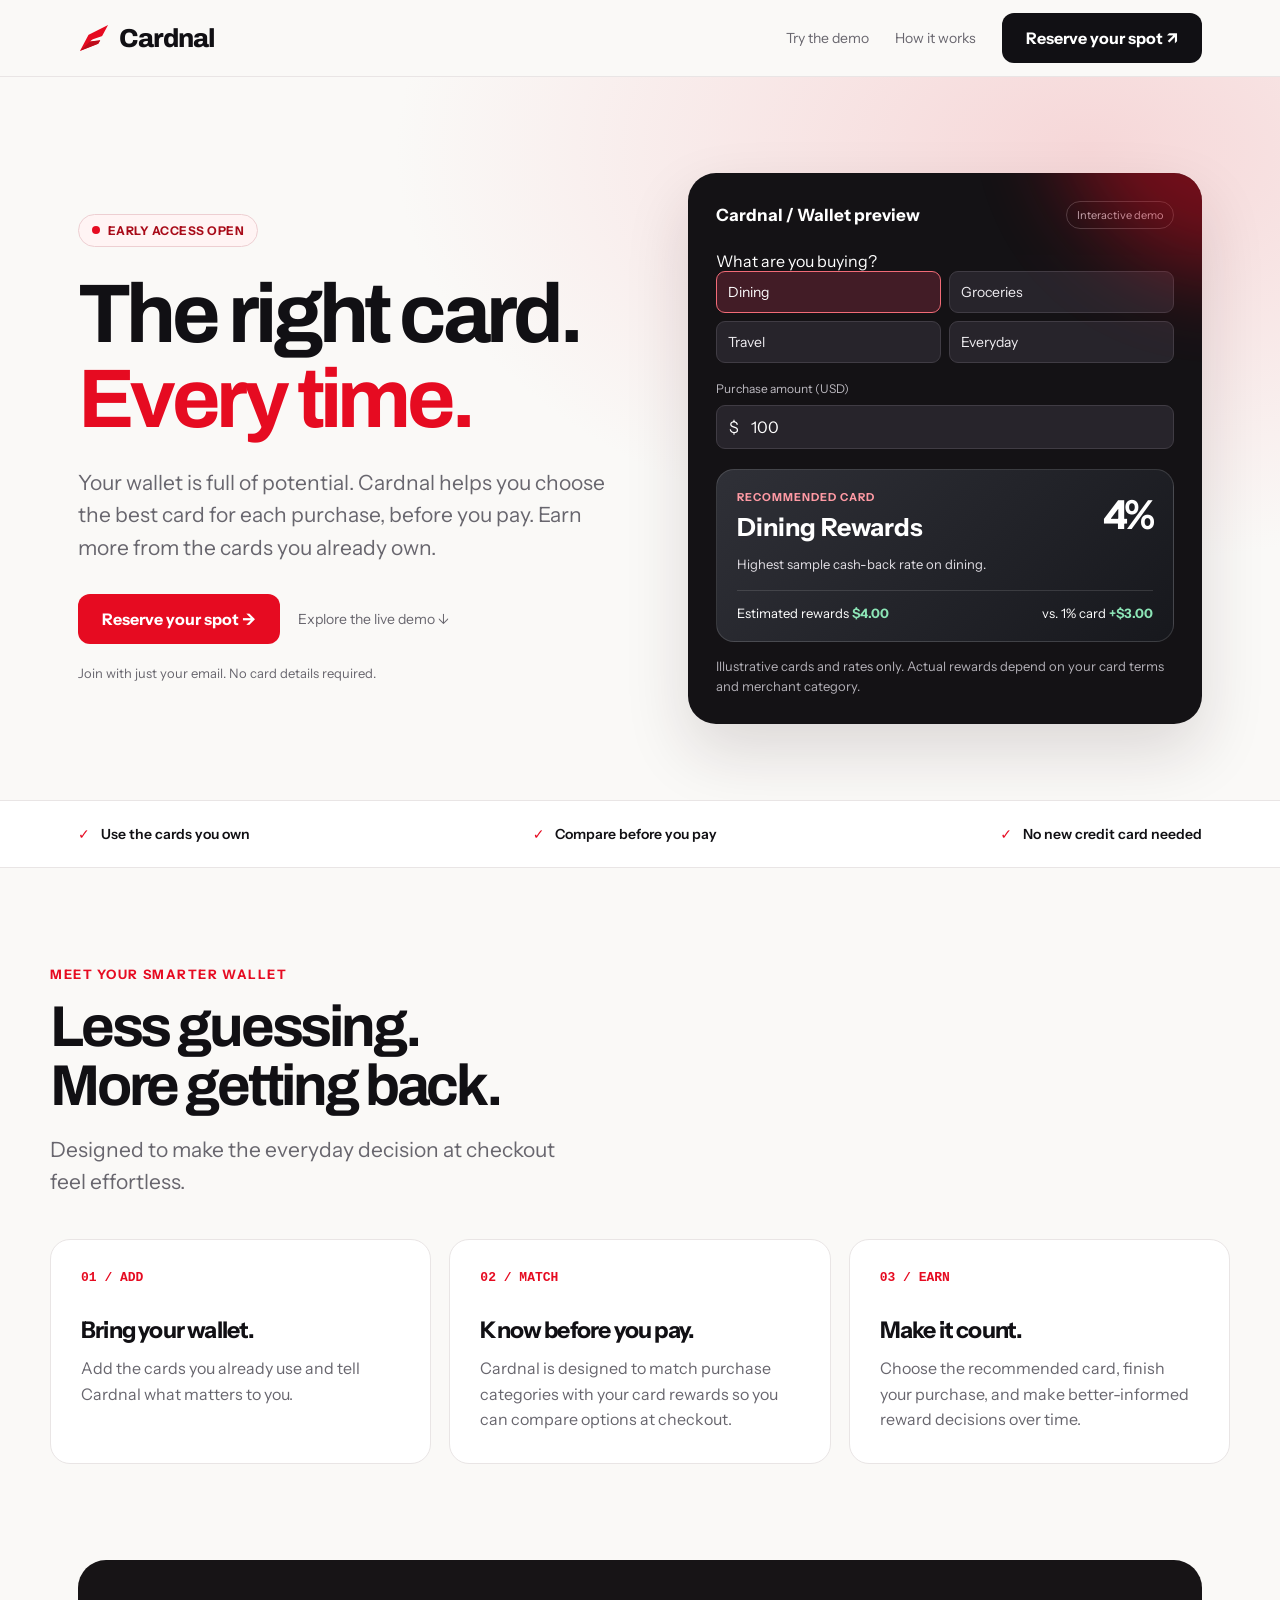
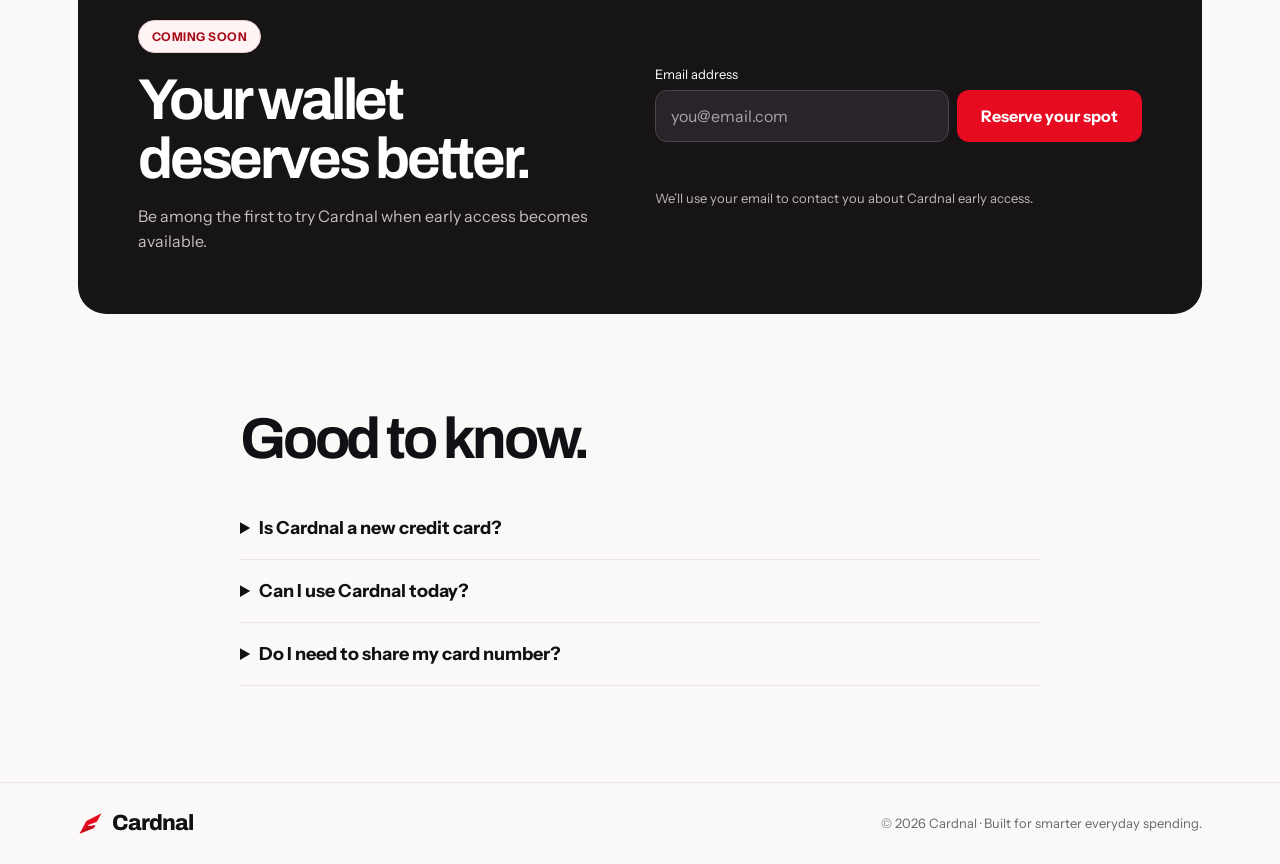
==== commit 127dd41d: "Build Cardnal Website V2 interactive landing page Redesign landing page with interactive sample rewa" ====
--- a/index.html
+++ b/index.html
@@ -4,340 +4,16 @@
 <meta charset="UTF-8">
 <meta name="viewport" content="width=device-width, initial-scale=1">
 <title>Cardnal — The right card. Every time.</title>
+<link rel="icon" href="/favicon.ico" sizes="any">
+<link rel="icon" type="image/svg+xml" href="/favicon.svg">
+<link rel="apple-touch-icon" sizes="180x180" href="/apple-touch-icon.png">
 <meta name="description" content="Cardnal tells you which card to use before you pay. Get more from the cards you already own.">
 <link rel="preconnect" href="https://fonts.googleapis.com">
 <link rel="preconnect" href="https://fonts.gstatic.com" crossorigin>
 <link href="https://fonts.googleapis.com/css2?family=Archivo:wght@600;700;800&family=Instrument+Sans:wght@400;500;600&family=JetBrains+Mono:wght@500;700&display=swap" rel="stylesheet">
 <style>
-:root{
-  --ink:#0B0C0E;
-  --red:#E60B21;
-  --red-deep:#A80A18;
-  --paper:#FFFFFF;
-  --mist:#F4F5F7;
-  --line:#E6E8EC;
-  --muted:#676C75;
-  --gain:#0E9F5B;
-  --wing:26.7deg;            /* the exact edge angle of the Cardnal mark */
-  --display:'Archivo',system-ui,sans-serif;
-  --body:'Instrument Sans',system-ui,sans-serif;
-  --data:'JetBrains Mono',ui-monospace,monospace;
-}
-*{box-sizing:border-box;margin:0;padding:0}
-html{-webkit-text-size-adjust:100%}
-body{
-  font-family:var(--body);
-  color:var(--ink);
-  background:var(--paper);
-  -webkit-font-smoothing:antialiased;
-  overflow-x:hidden;
-}
-a{color:inherit;text-decoration:none}
-:focus-visible{outline:2.5px solid var(--red);outline-offset:3px;border-radius:4px}
-
-/* ---------- nav ---------- */
-.nav{
-  position:sticky;top:0;z-index:50;
-  background:rgba(255,255,255,.82);
-  backdrop-filter:saturate(180%) blur(14px);
-  border-bottom:1px solid transparent;
-  transition:border-color .3s ease;
-}
-.nav.scrolled{border-bottom-color:var(--line)}
-.nav-in{
-  max-width:1240px;margin:0 auto;
-  padding:18px 32px;
-  display:flex;align-items:center;gap:40px;
-}
-.brand{display:flex;align-items:center;gap:11px;margin-right:auto}
-.brand svg{width:30px;height:30px;display:block}
-.brand span{
-  font-family:var(--display);font-weight:800;font-size:24px;
-  letter-spacing:-.035em;
-}
-.nav-links{display:flex;gap:32px;margin-left:auto;font-size:15px;font-weight:500;color:var(--muted)}
-.nav-links a{transition:color .18s}
-.nav-links a:hover{color:var(--ink)}
-.nav-cta{
-  white-space:nowrap;
-  font-family:var(--body);font-weight:600;font-size:15px;
-  padding:10px 20px;border-radius:9px;
-  background:var(--ink);color:#fff;border:0;cursor:pointer;
-  transition:background .18s,transform .18s;
-}
-.nav-cta:hover{background:var(--red);transform:translateY(-1px)}
-
-/* ---------- hero ---------- */
-.hero{position:relative;overflow:hidden}
-/* structural motif: a light field raked to the mark's own angle */
-.hero::before{
-  content:'';position:absolute;inset:-40% -10%;
-  background:linear-gradient(var(--wing),
-    transparent 0 46%,
-    rgba(230,11,33,.028) 46% 53%,
-    transparent 53%);
-  pointer-events:none;
-}
-.hero::after{
-  content:'';position:absolute;right:-14%;top:-18%;
-  width:680px;height:680px;border-radius:50%;
-  background:radial-gradient(circle,rgba(230,11,33,.19),transparent 63%);
-  filter:blur(26px);pointer-events:none;
-}
-.hero-in{
-  position:relative;z-index:1;
-  max-width:1240px;margin:0 auto;
-  padding:64px 32px 78px;
-  display:grid;grid-template-columns:1.05fr .95fr;
-  gap:64px;align-items:center;
-}
-
-.eyebrow{
-  display:inline-flex;align-items:center;gap:9px;
-  font-family:var(--data);font-size:11.5px;font-weight:700;
-  letter-spacing:.14em;text-transform:uppercase;color:var(--red-deep);
-  background:rgba(230,11,33,.07);
-  border:1px solid rgba(230,11,33,.16);
-  padding:7px 14px 7px 11px;border-radius:100px;
-  margin-bottom:30px;
-}
-.eyebrow i{
-  width:6px;height:6px;border-radius:50%;background:var(--red);
-  animation:pulse 2.4s ease-in-out infinite;
-}
-@keyframes pulse{0%,100%{opacity:1;transform:scale(1)}50%{opacity:.35;transform:scale(.75)}}
-
-h1{
-  font-family:var(--display);font-weight:800;
-  font-size:clamp(30px,4.9vw,76px);
-  line-height:.96;letter-spacing:-.045em;
-  margin-bottom:26px;
-}
-h1 .b{display:block;white-space:nowrap}
-h1 .r{display:block;white-space:nowrap;color:var(--red)}
-.sub{
-  font-size:clamp(16.5px,1.35vw,19px);
-  line-height:1.62;color:var(--muted);
-  max-width:26em;margin-bottom:36px;
-}
-.sub b{color:var(--ink);font-weight:600}
-
-.actions{display:flex;align-items:center;gap:18px;flex-wrap:wrap;margin-bottom:44px}
-.btn{
-  font-family:var(--body);font-size:17px;font-weight:600;
-  display:inline-flex;align-items:center;gap:12px;
-  padding:17px 32px;border-radius:12px;border:0;cursor:pointer;
-  background:var(--red);color:#fff;
-  box-shadow:0 8px 22px -8px rgba(230,11,33,.55);
-  transition:transform .2s cubic-bezier(.2,.7,.3,1),box-shadow .2s,background .2s;
-}
-.btn:hover{background:var(--red-deep);transform:translateY(-2px);box-shadow:0 14px 30px -10px rgba(230,11,33,.6)}
-.btn svg{transition:transform .2s cubic-bezier(.2,.7,.3,1)}
-.btn:hover svg{transform:translateX(5px)}
-.btn-ghost{
-  font-size:16px;font-weight:600;color:var(--muted);
-  background:none;border:0;cursor:pointer;padding:8px 4px;
-  border-bottom:1.5px solid var(--line);transition:color .18s,border-color .18s;
-}
-.btn-ghost:hover{color:var(--ink);border-color:var(--ink)}
-
-.trust{display:flex;align-items:center;gap:26px;flex-wrap:wrap;font-size:14px;color:var(--muted)}
-.trust div{display:flex;align-items:center;gap:8px}
-.trust svg{color:var(--gain);flex-shrink:0}
-
-
-.sr-only{position:absolute;width:1px;height:1px;padding:0;margin:-1px;overflow:hidden;clip:rect(0,0,0,0);white-space:nowrap;border:0}
-
-.signup{display:flex;align-items:stretch;gap:12px;flex-wrap:wrap;margin-bottom:14px}
-.field{flex:1 1 260px;min-width:0}
-.field input{
-  width:100%;height:100%;min-height:58px;
-  font-family:var(--body);font-size:16.5px;color:var(--ink);
-  background:#fff;border:1.5px solid var(--line);border-radius:12px;
-  padding:0 18px;transition:border-color .18s,box-shadow .18s;
-}
-.field input::placeholder{color:#A2A7AF}
-.field input:hover{border-color:#D3D7DE}
-.field input:focus{outline:none;border-color:var(--red);box-shadow:0 0 0 4px rgba(230,11,33,.11)}
-.signup.invalid .field input{border-color:var(--red)}
-.signup .btn{flex:0 0 auto;min-height:58px}
-
-.btn-spin{display:none;animation:spin .8s linear infinite}
-@keyframes spin{to{transform:rotate(360deg)}}
-.signup.loading .btn{pointer-events:none;background:var(--red-deep)}
-.signup.loading .btn-arrow{display:none}
-.signup.loading .btn-spin{display:block}
-.signup.done .btn{background:var(--gain);box-shadow:0 8px 22px -8px rgba(14,159,91,.5);pointer-events:none}
-.signup.done .btn-arrow{display:none}
-
-.msg{
-  font-size:14.5px;line-height:1.5;min-height:22px;
-  margin-bottom:22px;color:var(--muted);
-  display:flex;align-items:center;gap:7px;
-}
-.msg.err{color:var(--red)}
-.msg.ok{color:var(--gain)}
-.msg:empty{margin-bottom:22px}
-
-.stage-col{display:flex;flex-direction:column;align-items:center;gap:14px;perspective:1000px;perspective-origin:44% 50%}
-.preview-label{
-  display:inline-flex;align-items:center;gap:8px;
-  font-family:var(--data);font-size:10.5px;font-weight:700;
-  letter-spacing:.16em;text-transform:uppercase;color:var(--muted);
-}
-.preview-label span{
-  width:22px;height:1.5px;background:linear-gradient(90deg,var(--red),transparent);
-}
-
-/* ---------- phone ---------- */
-.stage{display:flex;justify-content:center}
-.phone{
-  width:328px;flex-shrink:0;
-  border-radius:52px;padding:11px;
-  background:linear-gradient(102deg,#0d0f12 0%,#1d2025 34%,#4a4e55 52%,#23262b 62%,#0c0e11 100%);
-  box-shadow:
-    0 2px 3px rgba(0,0,0,.42),
-    34px 52px 70px -30px rgba(11,12,14,.42),
-    60px 96px 130px -60px rgba(230,11,33,.3);
-  transform:rotateY(-26deg) rotateX(1deg) rotateZ(5.5deg);
-  animation:rise 1s cubic-bezier(.2,.8,.25,1) both;
-}
-@keyframes rise{from{opacity:0;transform:rotateY(-34deg) rotateX(1deg) rotateZ(5.5deg) translateY(30px)}}
-.screen{
-  position:relative;background:#fff;border-radius:42px;overflow:hidden;
-  height:566px;display:flex;flex-direction:column;
-}
-.status{
-  display:flex;justify-content:space-between;align-items:center;
-  padding:15px 26px 8px;font-size:13.5px;font-weight:600;
-  font-family:var(--body);
-}
-.island{
-  position:absolute;top:11px;left:50%;transform:translateX(-50%);
-  width:97px;height:30px;background:#000;border-radius:100px;z-index:3;
-}
-.bars{display:flex;align-items:center;gap:5px}
-.bars svg{display:block}
-
-.appbar{
-  display:flex;align-items:center;gap:9px;
-  padding:12px 22px 14px;border-bottom:1px solid var(--line);
-}
-.appbar svg.mark{width:19px;height:19px}
-.appbar b{font-family:var(--display);font-weight:800;font-size:17px;letter-spacing:-.03em}
-.gear{margin-left:auto;color:#9AA0A8}
-
-/* merchant */
-.merchant{
-  display:flex;align-items:center;gap:14px;
-  padding:17px 22px;border-bottom:1px solid var(--line);
-}
-.merchant .lbl{font-size:12.5px;color:var(--muted);margin-bottom:3px}
-.merchant .nm{
-  font-family:var(--display);font-weight:700;font-size:22px;letter-spacing:-.03em;
-}
-.mono{
-  margin-left:auto;width:46px;height:46px;border-radius:13px;
-  display:grid;place-items:center;
-  font-family:var(--display);font-weight:800;font-size:20px;color:#fff;
-  box-shadow:0 3px 10px rgba(0,0,0,.14);
-}
-
-.reclabel{
-  display:flex;align-items:center;gap:7px;
-  padding:16px 22px 10px;
-  font-size:12.5px;font-weight:700;color:var(--red);
-  letter-spacing:.02em;
-}
-
-/* the card */
-.cardwrap{padding:0 20px}
-.card{
-  position:relative;overflow:hidden;
-  background:linear-gradient(150deg,#1B1D22,#0A0B0D);
-  border-radius:18px;padding:18px;color:#fff;
-  box-shadow:0 12px 26px -12px rgba(0,0,0,.55);
-}
-/* the mark's angle, reused as the card's light rake */
-.card::after{
-  content:'';position:absolute;inset:0;
-  background:linear-gradient(var(--wing),transparent 46%,rgba(255,255,255,.07) 50%,transparent 54%);
-}
-.card-top{display:flex;justify-content:space-between;align-items:flex-start;margin-bottom:14px}
-.card-nm{font-size:16px;font-weight:600;letter-spacing:-.01em}
-.card-net{
-  font-family:var(--data);font-size:10px;font-weight:700;
-  letter-spacing:.16em;color:rgba(255,255,255,.5);
-  border:1px solid rgba(255,255,255,.2);padding:3px 7px;border-radius:5px;
-}
-.rate{display:flex;align-items:flex-end;gap:9px;margin-bottom:4px}
-.rate .n{
-  font-family:var(--display);font-weight:800;font-size:42px;
-  line-height:1;letter-spacing:-.045em;color:#2BD97C;
-}
-.rate .u{font-size:13px;color:rgba(255,255,255,.6);padding-bottom:6px}
-.badge{
-  position:absolute;right:20px;bottom:60px;
-  font-size:11.5px;font-weight:600;color:#FF8A96;
-  background:rgba(230,11,33,.17);border:1px solid rgba(230,11,33,.34);
-  padding:6px 12px;border-radius:100px;
-}
-.why{
-  font-size:12.5px;line-height:1.5;color:rgba(255,255,255,.52);
-  border-top:1px solid rgba(255,255,255,.09);padding-top:12px;margin-top:14px;
-}
-.dots{display:flex;justify-content:center;gap:6px;padding:14px 0 4px}
-.dots i{width:5px;height:5px;border-radius:50%;background:var(--line);transition:all .3s}
-.dots i.on{background:var(--red);width:16px;border-radius:3px}
-
-.others{padding:8px 22px 20px}
-.others h4{
-  font-family:var(--display);font-size:12.5px;font-weight:700;
-  color:var(--muted);letter-spacing:.01em;margin-bottom:11px;
-}
-.row{display:flex;align-items:center;gap:11px;padding:8px 0}
-.chip{width:31px;height:21px;border-radius:4px;flex-shrink:0;box-shadow:0 1px 3px rgba(0,0,0,.18)}
-.row .t{font-size:13.5px;font-weight:500}
-.row .v{margin-left:auto;font-family:var(--data);font-size:12.5px;font-weight:500;color:var(--muted)}
-
-
-/* the swap: content leaves and enters along the mark's angle */
-.swap{animation:swap .52s cubic-bezier(.25,.8,.3,1)}
-@keyframes swap{
-  0%{opacity:0;transform:translate(9px,-4.5px)}
-  100%{opacity:1;transform:none}
-}
-
-@media (max-width:980px){
-  h1{font-size:clamp(30px,8.4vw,58px)}
-  .hero-in{grid-template-columns:1fr;gap:56px;padding:60px 26px 76px;text-align:center}
-  .eyebrow{margin-bottom:24px}
-  .sub{margin-left:auto;margin-right:auto}
-  .signup,.trust,.msg{justify-content:center}
-  .signup{max-width:460px;margin-left:auto;margin-right:auto}
-  .phone{transform:none;animation:riseflat 1s cubic-bezier(.2,.8,.25,1) both}
-  @keyframes riseflat{from{opacity:0;transform:translateY(26px)}}
-  .nav-links{display:none}
-  .hero::after{right:-40%;top:26%}
-}
-@media (max-width:520px){
-  .nav-cta{font-size:14px;padding:9px 15px}
-  .nav-cta .full{display:none}
-}
-@media (max-width:420px){
-  .nav-in{padding:14px 20px}
-  .phone{width:min(100%,320px)}
-  .btn{width:100%;justify-content:center}
-  .field{flex:1 1 100%}
-}
-@media (prefers-reduced-motion:reduce){
-  *,*::before,*::after{animation:none!important;transition:none!important}
-}
-</style>
-</head>
-<body>
-
-<!-- the mark, as real vector geometry -->
+:root{--red:#e60b21;--deep:#a80a18;--ink:#111014;--muted:#68666e;--line:#e9e5e5;--cream:#faf9f7}*{box-sizing:border-box}html{scroll-behavior:smooth}body{margin:0;background:var(--cream);color:var(--ink);font-family:'Instrument Sans',system-ui,sans-serif}a{color:inherit;text-decoration:none}button,input,select{font:inherit}button,a,input,select{outline-offset:4px}button:focus-visible,a:focus-visible,input:focus-visible,select:focus-visible{outline:3px solid var(--red)}button{cursor:pointer}nav{position:sticky;top:0;z-index:5;background:#faf9f7ed;backdrop-filter:blur(18px);border-bottom:1px solid var(--line)}.shell{max-width:1180px;margin:auto;padding:0 28px}.nav{height:76px;display:flex;align-items:center;gap:26px}.brand{display:flex;align-items:center;gap:9px;font:800 26px Archivo,sans-serif;letter-spacing:-1px;margin-right:auto}.brand svg{width:32px;height:32px}.link{font-size:14px;color:var(--muted)}.btn{display:inline-flex;justify-content:center;align-items:center;gap:12px;background:var(--red);color:white;border:0;border-radius:12px;padding:15px 24px;font-weight:700;transition:transform .2s,background .2s}.btn:hover{background:var(--deep);transform:translateY(-2px)}.btn:disabled{opacity:.65;cursor:wait;transform:none}.dark{background:var(--ink)}.pill{display:inline-flex;gap:8px;align-items:center;border:1px solid #edcfd2;background:#fff4f4;border-radius:999px;padding:8px 13px;color:#a80a18;font-size:12px;font-weight:700;letter-spacing:.04em;text-transform:uppercase}.dot{width:8px;height:8px;border-radius:50%;background:var(--red)}.hero{padding:96px 0 76px;overflow:hidden;background:radial-gradient(ellipse at 85% 10%,#f6d7d8,transparent 45%)}.hero-grid{display:grid;grid-template-columns:1.03fr .97fr;gap:64px;align-items:center}h1,h2,h3,p{margin:0}h1,h2{font-family:Archivo,system-ui,sans-serif;letter-spacing:-.055em;line-height:1.02}h1{font-size:clamp(49px,6.5vw,90px);margin:25px 0}h1 em{font-style:normal;color:var(--red)}h2{font-size:clamp(34px,4.5vw,62px)}.lead{font-size:21px;line-height:1.55;color:var(--muted);max-width:530px}.actions{display:flex;gap:18px;align-items:center;flex-wrap:wrap;margin-top:30px}.small{font-size:13px;color:var(--muted);line-height:1.55}.note{margin-top:19px}.stage{padding:28px;background:#141215;border-radius:28px;box-shadow:0 28px 65px #2e161c24;position:relative;overflow:hidden;color:white}.stage:before{content:'';position:absolute;width:330px;height:330px;right:-190px;top:-230px;background:var(--red);border-radius:50%;filter:blur(45px);opacity:.45;pointer-events:none}.stage-head{display:flex;justify-content:space-between;align-items:center;font-size:13px;color:#c1bfc5;margin-bottom:22px}.stage-head strong{color:#fff;font-size:17px}.tag{font-size:11px;border:1px solid #ffffff35;border-radius:999px;padding:6px 10px}.demo-label{font-size:12px;color:#bdbac1;margin:18px 0 9px;display:block}.choices{display:grid;grid-template-columns:repeat(2,1fr);gap:8px}.choice{background:#27242b;color:#efedf1;border:1px solid #403c44;border-radius:9px;padding:11px;text-align:left;font-size:14px}.choice[aria-pressed=true]{border-color:#f26b77;background:#421c26;color:#fff}.amount{display:flex;align-items:center;gap:10px;background:#27242b;border:1px solid #403c44;padding:10px 12px;border-radius:9px}.amount input{width:100%;min-width:0;background:transparent;color:white;border:0}.result{margin-top:20px;border:1px solid #ffffff22;border-radius:18px;padding:20px;background:linear-gradient(135deg,#2f3037,#17181d);transition:background .2s}.result-top{display:flex;justify-content:space-between;gap:14px;align-items:flex-start}.win{font-size:11px;color:#ff9aa4;text-transform:uppercase;letter-spacing:.09em;font-weight:700}.cardname{font-size:25px;font-weight:700;margin:8px 0}.rate{font-size:40px;font-weight:800;letter-spacing:-.06em}.result p{font-size:13px;color:#e2dfe5;margin-top:6px}.results-foot{display:flex;justify-content:space-between;gap:12px;border-top:1px solid #ffffff20;margin-top:18px;padding-top:14px;font-size:13px}.results-foot b{color:#8ce5b6}.stage .small{color:#b3b0b7;margin-top:14px}.strip{border-top:1px solid var(--line);border-bottom:1px solid var(--line);background:white}.strip-in{display:flex;justify-content:space-between;gap:20px;padding:24px 28px;flex-wrap:wrap;font-size:14px;font-weight:600}.strip-in span{color:var(--red);margin-right:8px}.section{padding:96px 0;scroll-margin-top:84px}.section-head{max-width:720px;margin-bottom:40px}.section-head .small{color:var(--red);font-weight:700;text-transform:uppercase;letter-spacing:.12em;margin-bottom:14px}.section-head .lead{margin-top:18px}.grid{display:grid;grid-template-columns:repeat(3,1fr);gap:18px}.tile{background:white;border:1px solid var(--line);padding:30px;border-radius:20px;min-height:210px}.num{color:var(--red);font:600 13px 'JetBrains Mono',monospace;margin-bottom:31px}.tile h3{font-size:23px;letter-spacing:-.035em;margin-bottom:12px}.tile p{color:var(--muted);line-height:1.6}.waitlist{background:#171416;color:white;border-radius:28px;padding:60px;display:grid;grid-template-columns:1fr 1fr;gap:30px;align-items:center}.waitlist p{color:#c4bfc4;line-height:1.55;margin-top:16px}.waitlist .small{color:#beb7be}.waitlist label{display:block;font-size:13px;margin-bottom:8px}.formrow{display:flex;gap:8px}.formrow input{min-width:0;flex:1;border:1px solid #4c444b;border-radius:12px;background:#292429;color:#fff;padding:15px}.formrow input::placeholder{color:#aaa4aa}#formMsg{min-height:22px;font-size:13px;margin-top:8px}.faq{max-width:800px;margin:auto}.faq h2{margin-bottom:28px}details{padding:20px 0;border-bottom:1px solid var(--line)}summary{cursor:pointer;font-weight:700;font-size:18px}details p{margin-top:15px;color:var(--muted);line-height:1.65}footer{border-top:1px solid var(--line);padding:28px 0;color:var(--muted)}.footer{display:flex;justify-content:space-between;align-items:center;gap:15px;flex-wrap:wrap}.footer .brand{color:var(--ink);font-size:22px}.footer .brand svg{width:25px;height:25px}@media(max-width:800px){.hero{padding:60px 0}.hero-grid,.waitlist{grid-template-columns:1fr;gap:36px}.grid{grid-template-columns:1fr}.section{padding:64px 0}.nav .link{display:none}.shell{padding-left:20px;padding-right:20px}.nav{height:66px}.waitlist{padding:32px 22px}.stage{padding:20px}.lead{font-size:18px}.formrow{flex-direction:column}.strip-in{gap:14px}.nav .btn{padding:11px 15px;font-size:13px}}@media(prefers-reduced-motion:reduce){html{scroll-behavior:auto}*,*:before,*:after{transition:none!important;animation:none!important}}
+</style></head><body><!-- the mark, as real vector geometry -->
 <svg width="0" height="0" style="position:absolute" aria-hidden="true"><defs>
 <clipPath id="cSil" clipPathUnits="userSpaceOnUse"><path d="M962.00 95.91L341.94 408.23Q336.58 410.93 333.77 416.23L62.00 928.09L633.20 704.93Q648.10 699.11 656.03 685.21L709.87 590.84Q716.80 578.68 702.94 580.62L385.34 625.07Q446.56 567.69 479.35 555.44L755.59 452.20Q772.45 445.90 781.03 430.08Z"/></clipPath>
 <g id="cMark">
@@ -346,255 +22,15 @@
 </g>
 </defs></svg>
 
-<nav class="nav" id="nav">
-  <div class="nav-in">
-    <a class="brand" href="#" aria-label="Cardnal home">
-      <svg viewBox="0 0 1024 1024" aria-hidden="true"><use href="#cMark"/></svg>
-      <span>Cardnal</span>
-    </a>
-    <button class="nav-cta">Reserve<span class="full"> your spot</span></button>
-  </div>
-</nav>
-
-<header class="hero">
-  <div class="hero-in">
-
-    <div class="copy">
-      <div class="eyebrow"><i></i>Early access — spots are limited</div>
-
-      <h1>
-        <span class="b">The right card.</span>
-        <span class="r">Every time.</span>
-      </h1>
-
-      <p class="sub">
-        Turn every purchase into the smartest one.
-        Get more from the cards you already own.
-      </p>
-
-      <form class="signup" id="signup" novalidate>
-        <div class="field">
-          <label class="sr-only" for="email">Email address</label>
-          <input id="email" name="email" type="email" inputmode="email"
-                 autocomplete="email" placeholder="you@email.com"
-                 aria-describedby="formMsg" required>
-        </div>
-        <button class="btn" type="submit" id="submitBtn">
-          <span class="btn-label">Reserve your spot</span>
-          <svg class="btn-arrow" width="18" height="18" viewBox="0 0 24 24" fill="none" stroke="currentColor" stroke-width="2.4" stroke-linecap="round" stroke-linejoin="round" aria-hidden="true"><path d="M5 12h13M13 6l6 6-6 6"/></svg>
-          <svg class="btn-spin" width="18" height="18" viewBox="0 0 24 24" fill="none" stroke="currentColor" stroke-width="2.6" stroke-linecap="round" aria-hidden="true"><path d="M12 3a9 9 0 1 0 9 9"/></svg>
-        </button>
-      </form>
-
-      <p class="msg" id="formMsg" role="status" aria-live="polite"></p>
-
-      <div class="trust">
-        <div>
-          <svg width="15" height="15" viewBox="0 0 24 24" fill="none" stroke="currentColor" stroke-width="2.6" stroke-linecap="round" stroke-linejoin="round" aria-hidden="true"><path d="M20 6 9 17l-5-5"/></svg>
-          No card details required. Join with only your email.
-        </div>
-      </div>
-    </div>
-
-    <div class="stage">
-      <div class="stage-col">
-        <div class="preview-label"><span></span>Product preview</div>
-      <div class="phone">
-        <div class="screen">
-          <div class="island"></div>
-          <div class="status">
-            <span>9:41</span>
-            <span class="bars">
-              <svg width="17" height="11" viewBox="0 0 17 11" fill="currentColor" aria-hidden="true"><rect x="0" y="7" width="3" height="4" rx="1"/><rect x="4.5" y="5" width="3" height="6" rx="1"/><rect x="9" y="2.5" width="3" height="8.5" rx="1"/><rect x="13.5" y="0" width="3" height="11" rx="1"/></svg>
-              <svg width="15" height="11" viewBox="0 0 15 11" fill="currentColor" aria-hidden="true"><path d="M7.5 9.6 9.3 7.7a2.6 2.6 0 0 0-3.6 0zM3.9 6.2l1.3 1.3a3.9 3.9 0 0 1 4.6 0l1.3-1.3a5.8 5.8 0 0 0-7.2 0zM.6 2.9l1.3 1.3a8.3 8.3 0 0 1 11.2 0l1.3-1.3a10.1 10.1 0 0 0-13.8 0z"/></svg>
-              <svg width="24" height="11" viewBox="0 0 24 11" fill="none" aria-hidden="true"><rect x=".6" y=".6" width="19" height="9.8" rx="2.8" stroke="currentColor" stroke-opacity=".4"/><rect x="2.2" y="2.2" width="15.8" height="6.6" rx="1.6" fill="currentColor"/><path d="M21.4 4v3a2 2 0 0 0 0-3z" fill="currentColor" fill-opacity=".4"/></svg>
-            </span>
-          </div>
-
-          <div class="appbar">
-            <svg class="mark" viewBox="0 0 1024 1024" aria-hidden="true"><use href="#cMark"/></svg>
-            <b>Cardnal</b>
-            <svg class="gear" width="19" height="19" viewBox="0 0 24 24" fill="none" stroke="currentColor" stroke-width="1.9" aria-hidden="true"><circle cx="12" cy="12" r="3.2"/><path d="M19.4 15a1.6 1.6 0 0 0 .3 1.8l.1.1a2 2 0 1 1-2.8 2.8l-.1-.1a1.6 1.6 0 0 0-2.7 1.1V21a2 2 0 1 1-4 0v-.1A1.6 1.6 0 0 0 7.1 19.4a1.6 1.6 0 0 0-1.8.3l-.1.1a2 2 0 1 1-2.8-2.8l.1-.1a1.6 1.6 0 0 0-1.1-2.7H1a2 2 0 1 1 0-4h.1a1.6 1.6 0 0 0 1.5-1.1 1.6 1.6 0 0 0-.3-1.8l-.1-.1a2 2 0 1 1 2.8-2.8l.1.1a1.6 1.6 0 0 0 1.8.3H7a1.6 1.6 0 0 0 1-1.5V3a2 2 0 1 1 4 0v.1a1.6 1.6 0 0 0 2.7 1.1 1.6 1.6 0 0 0 .3-1.8" transform="translate(1.9 0) scale(.92)"/></svg>
-          </div>
-
-          <div class="merchant">
-            <div>
-              <div class="lbl">Shopping at</div>
-              <div class="nm" id="mName">Amazon</div>
-            </div>
-            <div class="mono" id="mMono">A</div>
-          </div>
-
-          <div class="reclabel">
-            <svg width="13" height="13" viewBox="0 0 1024 1024" aria-hidden="true"><use href="#cMark"/></svg>
-            Recommended card
-          </div>
-
-          <div class="cardwrap">
-            <div class="card" id="card">
-              <div class="card-top">
-                <div class="card-nm" id="cName">Prime Visa</div>
-                <div class="card-net" id="cNet">VISA</div>
-              </div>
-              <div class="rate">
-                <span class="n" id="cRate">5%</span>
-                <span class="u">back</span>
-              </div>
-              <div class="badge">Best choice</div>
-              <div class="why" id="cWhy">Highest rewards for Amazon purchases.</div>
-            </div>
-            <div class="dots" id="dots"></div>
-          </div>
-
-          <div class="others">
-            <h4>Other options</h4>
-            <div id="rows"></div>
-          </div>
-
-        </div>
-      </div>
-      </div>
-    </div>
-
-  </div>
-</header>
-
+<nav><div class="shell nav"><a class="brand" href="#top"><svg viewBox="0 0 1024 1024" aria-hidden="true"><use href="#cMark"/></svg>Cardnal</a><a class="link" href="#demo">Try the demo</a><a class="link" href="#how">How it works</a><a class="btn dark" href="#join">Reserve your spot ↗</a></div></nav>
+<main id="top"><header class="hero"><div class="shell hero-grid"><div><div class="pill"><span class="dot"></span> Early access open</div><h1>The right card.<br><em>Every time.</em></h1><p class="lead">Your wallet is full of potential. Cardnal helps you choose the best card for each purchase, before you pay. Earn more from the cards you already own.</p><div class="actions"><a class="btn" href="#join">Reserve your spot →</a><a class="link" href="#demo">Explore the live demo ↓</a></div><p class="small note">Join with just your email. No card details required.</p></div>
+<div class="stage" id="demo"><div class="stage-head"><strong>Cardnal / Wallet preview</strong><span class="tag">Interactive demo</span></div><p>What are you buying?</p><div class="choices" role="group" aria-label="Purchase category"><button class="choice" data-category="dining" aria-pressed="true">Dining</button><button class="choice" data-category="groceries" aria-pressed="false">Groceries</button><button class="choice" data-category="travel" aria-pressed="false">Travel</button><button class="choice" data-category="other" aria-pressed="false">Everyday</button></div><label class="demo-label" for="amount">Purchase amount (USD)</label><div class="amount"><span>$</span><input type="number" min="0" max="100000" step="0.01" id="amount" value="100" inputmode="decimal"></div><div class="result" aria-live="polite"><div class="result-top"><div><div class="win">Recommended card</div><div class="cardname" id="cardname">Dining Rewards</div></div><div class="rate" id="rate">4%</div></div><p id="why">Highest sample cash-back rate on dining.</p><div class="results-foot"><span>Estimated rewards <b id="reward">$4.00</b></span><span>vs. 1% card <b id="extra">+$3.00</b></span></div></div><p class="small">Illustrative cards and rates only. Actual rewards depend on your card terms and merchant category.</p></div></div></header>
+<div class="strip"><div class="shell strip-in"><div><span>✓</span> Use the cards you own</div><div><span>✓</span> Compare before you pay</div><div><span>✓</span> No new credit card needed</div></div></div>
+<section class="section shell" id="how"><div class="section-head"><p class="small">Meet your smarter wallet</p><h2>Less guessing.<br>More getting back.</h2><p class="lead">Designed to make the everyday decision at checkout feel effortless.</p></div><div class="grid"><article class="tile"><div class="num">01 / ADD</div><h3>Bring your wallet.</h3><p>Add the cards you already use and tell Cardnal what matters to you.</p></article><article class="tile"><div class="num">02 / MATCH</div><h3>Know before you pay.</h3><p>Cardnal is designed to match purchase categories with your card rewards so you can compare options at checkout.</p></article><article class="tile"><div class="num">03 / EARN</div><h3>Make it count.</h3><p>Choose the recommended card, finish your purchase, and make better-informed reward decisions over time.</p></article></div></section>
+<section class="shell" id="join"><div class="waitlist"><div><div class="pill">Coming soon</div><h2 style="margin-top:18px">Your wallet deserves better.</h2><p>Be among the first to try Cardnal when early access becomes available.</p></div><div><form id="signup" novalidate><label for="email">Email address</label><div class="formrow"><input id="email" name="email" type="email" autocomplete="email" placeholder="you@email.com" maxlength="254" required aria-describedby="formMsg"><button class="btn" id="submitBtn" type="submit">Reserve your spot</button></div><p id="formMsg" role="status" aria-live="polite"></p></form><p class="small">We’ll use your email to contact you about Cardnal early access.</p></div></div></section>
+<section class="section shell"><div class="faq"><h2>Good to know.</h2><details><summary>Is Cardnal a new credit card?</summary><p>No. Cardnal is being built to help you get more value from the credit cards you already have.</p></details><details><summary>Can I use Cardnal today?</summary><p>We're building the product. Join the waitlist for early access updates, or explore the illustrative demo above.</p></details><details><summary>Do I need to share my card number?</summary><p>Not to join the waitlist or use this demo. All you need to reserve your spot is an email address.</p></details></div></section></main>
+<footer><div class="shell footer"><a class="brand" href="#top"><svg viewBox="0 0 1024 1024" aria-hidden="true"><use href="#cMark"/></svg>Cardnal</a><span class="small">© 2026 Cardnal · Built for smarter everyday spending.</span></div></footer>
 <script>
-const SCENES = [
-  { m:'Amazon',       mono:'A', tint:'#F0932B',
-    card:'Prime Visa',        net:'VISA',   rate:'5%',
-    why:'Highest rewards for Amazon purchases.',
-    others:[['Freedom Flex','#1C5FAB','3% back'],['Blue Cash Preferred','#1D9BD1','1% back'],['Active Cash','#B21F2D','1% back']] },
-  { m:'Whole Foods',  mono:'W', tint:'#0E9F5B',
-    card:'Prime Visa',        net:'VISA',   rate:'5%',
-    why:'Grocery bonus applies at Whole Foods.',
-    others:[['Blue Cash Preferred','#1D9BD1','3% back'],['Freedom Flex','#1C5FAB','1% back'],['Active Cash','#B21F2D','1% back']] },
-  { m:'Shell',        mono:'S', tint:'#E8B21A',
-    card:'Blue Cash Preferred', net:'AMEX', rate:'3%',
-    why:'Best standing rate on fuel this quarter.',
-    others:[['Freedom Flex','#1C5FAB','2% back'],['Active Cash','#B21F2D','1.5% back'],['Prime Visa','#1C3FAB','1% back']] },
-  { m:'Delta',        mono:'D', tint:'#8E44AD',
-    card:'Freedom Flex',      net:'MASTERCARD', rate:'5%',
-    why:'Travel is this quarter\u2019s rotating category.',
-    others:[['Active Cash','#B21F2D','2% back'],['Prime Visa','#1C3FAB','1% back'],['Blue Cash Preferred','#1D9BD1','1% back']] },
-  { m:'Chipotle',     mono:'C', tint:'#C0392B',
-    card:'Freedom Flex',      net:'MASTERCARD', rate:'3%',
-    why:'Dining bonus beats your flat-rate cards.',
-    others:[['Active Cash','#B21F2D','2% back'],['Prime Visa','#1C3FAB','1% back'],['Blue Cash Preferred','#1D9BD1','1% back']] }
-];
-
-const $ = id => document.getElementById(id);
-const dots = $('dots');
-SCENES.forEach(() => dots.appendChild(document.createElement('i')));
-
-let i = 0;
-function paint(n){
-  const s = SCENES[n];
-  $('mName').textContent = s.m;
-  $('mMono').textContent = s.mono;
-  $('mMono').style.background = s.tint;
-  $('cName').textContent = s.card;
-  $('cNet').textContent  = s.net;
-  $('cRate').textContent = s.rate;
-  $('cWhy').textContent  = s.why;
-  $('rows').innerHTML = s.others.map(([t,c,v]) =>
-    `<div class="row"><span class="chip" style="background:${c}"></span><span class="t">${t}</span><span class="v">${v}</span></div>`
-  ).join('');
-  [...dots.children].forEach((d,k) => d.classList.toggle('on', k === n));
-
-  ['mName','mMono','card','rows'].forEach(id => {
-    const el = $(id);
-    el.classList.remove('swap');
-    void el.offsetWidth;
-    el.classList.add('swap');
-  });
-}
-paint(0);
-
-const still = window.matchMedia('(prefers-reduced-motion: reduce)').matches;
-if (!still) setInterval(() => { i = (i + 1) % SCENES.length; paint(i); }, 3400);
-
-
-/* ---------- waitlist signup ---------- */
-const form = $('signup'), input = $('email'), msg = $('formMsg'), submitBtn = $('submitBtn');
-const btnLabel = submitBtn.querySelector('.btn-label');
-const EMAIL_RE = /^[^\s@]+@[^\s@]+\.[a-z]{2,}$/i;
-let sending = false;
-
-function setMsg(text, kind){
-  msg.textContent = text;
-  msg.className = 'msg' + (kind ? ' ' + kind : '');
-}
-
-form.addEventListener('submit', async e => {
-  e.preventDefault();
-  if (sending || form.classList.contains('done')) return;
-
-  const email = input.value.trim();
-  form.classList.remove('invalid');
-
-  if (!email)              { form.classList.add('invalid'); input.focus(); return setMsg('Enter your email to join the waitlist.','err'); }
-  if (!EMAIL_RE.test(email)){ form.classList.add('invalid'); input.focus(); return setMsg('That email doesn\u2019t look right. Check it and try again.','err'); }
-
-  sending = true;
-  form.classList.add('loading');
-  btnLabel.textContent = 'Reserving\u2026';
-  setMsg('Adding you to the waitlist\u2026');
-
-  try {
-    const res = await fetch('/api/waitlist', {
-      method:'POST',
-      headers:{'Content-Type':'application/json'},
-      body: JSON.stringify({ email })
-    });
-    let data = {};
-    try { data = await res.json(); } catch {}
-
-    form.classList.remove('loading');
-
-    if (res.ok) {
-      form.classList.add('done');
-      btnLabel.textContent = "You're on the list";
-      input.readOnly = true;
-      setMsg("You're in. We'll email you when your spot opens up.",'ok');
-    } else if (res.status === 409) {
-      btnLabel.textContent = 'Reserve your spot';
-      setMsg("That email is already on the list \u2014 you're all set.",'ok');
-    } else if (res.status === 400) {
-      btnLabel.textContent = 'Reserve your spot';
-      form.classList.add('invalid'); input.focus();
-      setMsg(data.error || 'That email doesn\u2019t look right. Check it and try again.','err');
-    } else if (res.status === 429) {
-      btnLabel.textContent = 'Reserve your spot';
-      setMsg('Too many attempts. Give it a minute and try again.','err');
-    } else {
-      btnLabel.textContent = 'Reserve your spot';
-      setMsg(data.error || 'Something went wrong on our end. Try again in a moment.','err');
-    }
-  } catch (err) {
-    form.classList.remove('loading');
-    btnLabel.textContent = 'Reserve your spot';
-    setMsg("Couldn't reach the server. Check your connection and try again.",'err');
-  } finally {
-    sending = false;
-  }
-});
-
-input.addEventListener('input', () => {
-  if (form.classList.contains('invalid')) { form.classList.remove('invalid'); setMsg(''); }
-});
-
-/* every "Reserve your spot" control sends you to the email field */
-function goToEmail(){
-  const still = matchMedia('(prefers-reduced-motion: reduce)').matches;
-  input.scrollIntoView({ behavior: still ? 'auto' : 'smooth', block:'center' });
-  setTimeout(() => input.focus({ preventScroll:true }), still ? 0 : 420);
-}
-document.querySelector('.nav-cta').addEventListener('click', goToEmail);
-
-addEventListener('scroll', () => {
-  $('nav').classList.toggle('scrolled', scrollY > 8);
-}, {passive:true});
-</script>
-</body>
-</html>
+const samples={dining:{name:'Dining Rewards',rate:4,label:'dining'},groceries:{name:'Grocery Rewards',rate:3,label:'groceries'},travel:{name:'Travel Rewards',rate:5,label:'travel'},other:{name:'Everyday Rewards',rate:2,label:'everyday purchases'}};let category='dining';const money=new Intl.NumberFormat('en-US',{style:'currency',currency:'USD'});const $=id=>document.getElementById(id);function render(){let s=samples[category];let amount=Math.min(100000,Math.max(0,Number($('amount').value)||0));$('cardname').textContent=s.name;$('rate').textContent=s.rate+'%';$('why').textContent='Highest sample cash-back rate on '+s.label+'.';$('reward').textContent=money.format(amount*s.rate/100);$('extra').textContent='+'+money.format(amount*(s.rate-1)/100)}document.querySelectorAll('.choice').forEach(btn=>btn.addEventListener('click',()=>{category=btn.dataset.category;document.querySelectorAll('.choice').forEach(b=>b.setAttribute('aria-pressed',String(b===btn)));render()}));$('amount').addEventListener('input',render);render();
+const form=$('signup'),email=$('email'),submit=$('submitBtn'),msg=$('formMsg');form.addEventListener('submit',async e=>{e.preventDefault();if(submit.disabled)return;const value=email.value.trim();if(!/^[^\s@]+@[^\s@]+\.[a-z]{2,}$/i.test(value)||value.length>254){msg.textContent='Enter a valid email address.';email.setAttribute('aria-invalid','true');email.focus();return}email.removeAttribute('aria-invalid');submit.disabled=true;submit.textContent='Reserving…';msg.textContent='Adding you to the waitlist…';try{const response=await fetch('/api/waitlist',{method:'POST',headers:{'Content-Type':'application/json'},body:JSON.stringify({email:value})});if(response.ok||response.status===409){msg.textContent=response.status===409?'You are already on the list.':'You’re on the list! We’ll be in touch.';submit.textContent='Spot reserved';email.readOnly=true;return}msg.textContent=response.status===429?'Too many attempts. Try again in a minute.':response.status===400?'Please check your email address.':'Unable to reserve your spot. Please try again.'}catch{msg.textContent='Unable to connect. Please try again.'}submit.disabled=false;submit.textContent='Reserve your spot'});email.addEventListener('input',()=>{email.removeAttribute('aria-invalid');msg.textContent=''});
+</script></body></html>
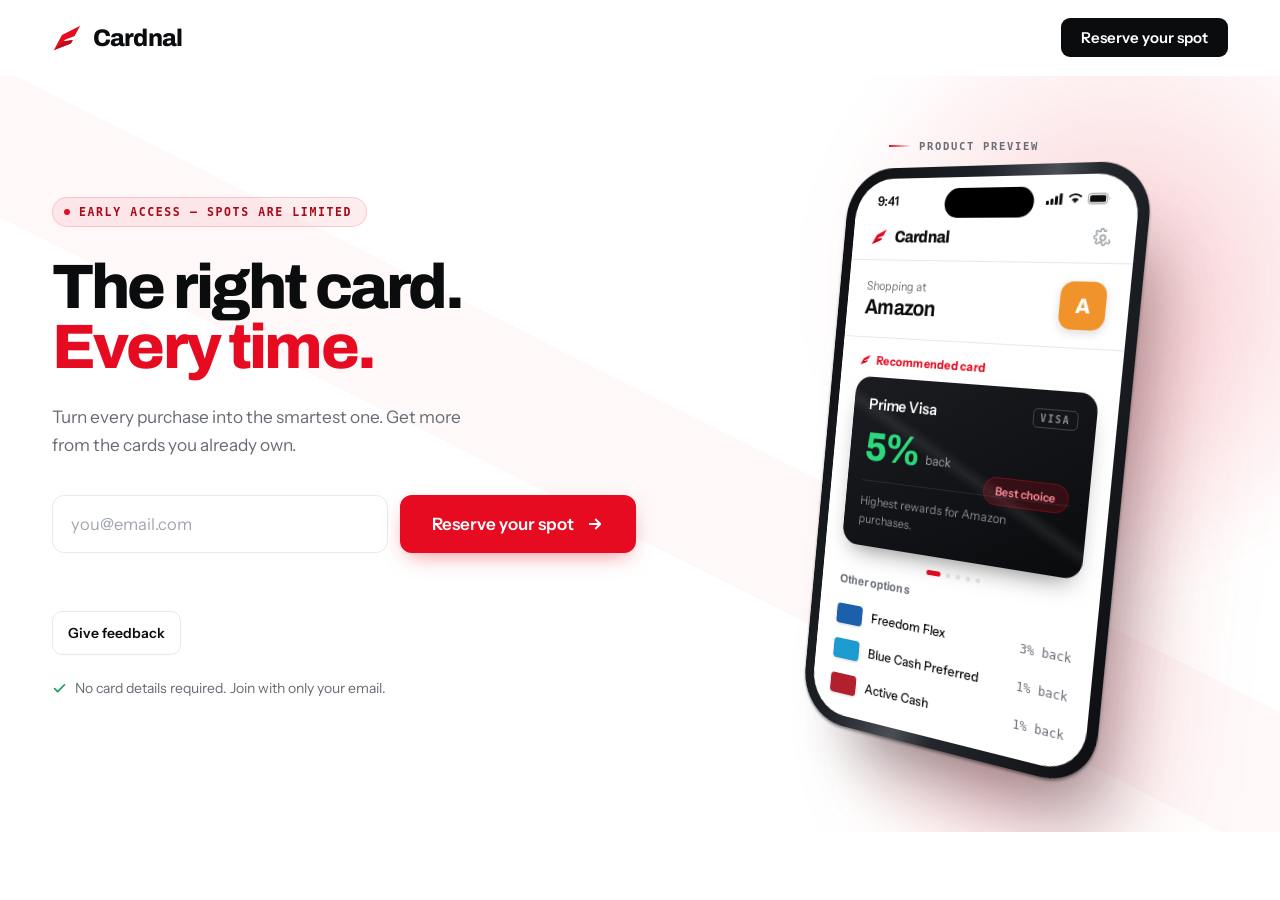
==== commit 33cfdaac: "Added form fill out button" ====
--- a/index.html
+++ b/index.html
@@ -12,8 +12,335 @@
 <link rel="preconnect" href="https://fonts.gstatic.com" crossorigin>
 <link href="https://fonts.googleapis.com/css2?family=Archivo:wght@600;700;800&family=Instrument+Sans:wght@400;500;600&family=JetBrains+Mono:wght@500;700&display=swap" rel="stylesheet">
 <style>
-:root{--red:#e60b21;--deep:#a80a18;--ink:#111014;--muted:#68666e;--line:#e9e5e5;--cream:#faf9f7}*{box-sizing:border-box}html{scroll-behavior:smooth}body{margin:0;background:var(--cream);color:var(--ink);font-family:'Instrument Sans',system-ui,sans-serif}a{color:inherit;text-decoration:none}button,input,select{font:inherit}button,a,input,select{outline-offset:4px}button:focus-visible,a:focus-visible,input:focus-visible,select:focus-visible{outline:3px solid var(--red)}button{cursor:pointer}nav{position:sticky;top:0;z-index:5;background:#faf9f7ed;backdrop-filter:blur(18px);border-bottom:1px solid var(--line)}.shell{max-width:1180px;margin:auto;padding:0 28px}.nav{height:76px;display:flex;align-items:center;gap:26px}.brand{display:flex;align-items:center;gap:9px;font:800 26px Archivo,sans-serif;letter-spacing:-1px;margin-right:auto}.brand svg{width:32px;height:32px}.link{font-size:14px;color:var(--muted)}.btn{display:inline-flex;justify-content:center;align-items:center;gap:12px;background:var(--red);color:white;border:0;border-radius:12px;padding:15px 24px;font-weight:700;transition:transform .2s,background .2s}.btn:hover{background:var(--deep);transform:translateY(-2px)}.btn:disabled{opacity:.65;cursor:wait;transform:none}.dark{background:var(--ink)}.pill{display:inline-flex;gap:8px;align-items:center;border:1px solid #edcfd2;background:#fff4f4;border-radius:999px;padding:8px 13px;color:#a80a18;font-size:12px;font-weight:700;letter-spacing:.04em;text-transform:uppercase}.dot{width:8px;height:8px;border-radius:50%;background:var(--red)}.hero{padding:96px 0 76px;overflow:hidden;background:radial-gradient(ellipse at 85% 10%,#f6d7d8,transparent 45%)}.hero-grid{display:grid;grid-template-columns:1.03fr .97fr;gap:64px;align-items:center}h1,h2,h3,p{margin:0}h1,h2{font-family:Archivo,system-ui,sans-serif;letter-spacing:-.055em;line-height:1.02}h1{font-size:clamp(49px,6.5vw,90px);margin:25px 0}h1 em{font-style:normal;color:var(--red)}h2{font-size:clamp(34px,4.5vw,62px)}.lead{font-size:21px;line-height:1.55;color:var(--muted);max-width:530px}.actions{display:flex;gap:18px;align-items:center;flex-wrap:wrap;margin-top:30px}.small{font-size:13px;color:var(--muted);line-height:1.55}.note{margin-top:19px}.stage{padding:28px;background:#141215;border-radius:28px;box-shadow:0 28px 65px #2e161c24;position:relative;overflow:hidden;color:white}.stage:before{content:'';position:absolute;width:330px;height:330px;right:-190px;top:-230px;background:var(--red);border-radius:50%;filter:blur(45px);opacity:.45;pointer-events:none}.stage-head{display:flex;justify-content:space-between;align-items:center;font-size:13px;color:#c1bfc5;margin-bottom:22px}.stage-head strong{color:#fff;font-size:17px}.tag{font-size:11px;border:1px solid #ffffff35;border-radius:999px;padding:6px 10px}.demo-label{font-size:12px;color:#bdbac1;margin:18px 0 9px;display:block}.choices{display:grid;grid-template-columns:repeat(2,1fr);gap:8px}.choice{background:#27242b;color:#efedf1;border:1px solid #403c44;border-radius:9px;padding:11px;text-align:left;font-size:14px}.choice[aria-pressed=true]{border-color:#f26b77;background:#421c26;color:#fff}.amount{display:flex;align-items:center;gap:10px;background:#27242b;border:1px solid #403c44;padding:10px 12px;border-radius:9px}.amount input{width:100%;min-width:0;background:transparent;color:white;border:0}.result{margin-top:20px;border:1px solid #ffffff22;border-radius:18px;padding:20px;background:linear-gradient(135deg,#2f3037,#17181d);transition:background .2s}.result-top{display:flex;justify-content:space-between;gap:14px;align-items:flex-start}.win{font-size:11px;color:#ff9aa4;text-transform:uppercase;letter-spacing:.09em;font-weight:700}.cardname{font-size:25px;font-weight:700;margin:8px 0}.rate{font-size:40px;font-weight:800;letter-spacing:-.06em}.result p{font-size:13px;color:#e2dfe5;margin-top:6px}.results-foot{display:flex;justify-content:space-between;gap:12px;border-top:1px solid #ffffff20;margin-top:18px;padding-top:14px;font-size:13px}.results-foot b{color:#8ce5b6}.stage .small{color:#b3b0b7;margin-top:14px}.strip{border-top:1px solid var(--line);border-bottom:1px solid var(--line);background:white}.strip-in{display:flex;justify-content:space-between;gap:20px;padding:24px 28px;flex-wrap:wrap;font-size:14px;font-weight:600}.strip-in span{color:var(--red);margin-right:8px}.section{padding:96px 0;scroll-margin-top:84px}.section-head{max-width:720px;margin-bottom:40px}.section-head .small{color:var(--red);font-weight:700;text-transform:uppercase;letter-spacing:.12em;margin-bottom:14px}.section-head .lead{margin-top:18px}.grid{display:grid;grid-template-columns:repeat(3,1fr);gap:18px}.tile{background:white;border:1px solid var(--line);padding:30px;border-radius:20px;min-height:210px}.num{color:var(--red);font:600 13px 'JetBrains Mono',monospace;margin-bottom:31px}.tile h3{font-size:23px;letter-spacing:-.035em;margin-bottom:12px}.tile p{color:var(--muted);line-height:1.6}.waitlist{background:#171416;color:white;border-radius:28px;padding:60px;display:grid;grid-template-columns:1fr 1fr;gap:30px;align-items:center}.waitlist p{color:#c4bfc4;line-height:1.55;margin-top:16px}.waitlist .small{color:#beb7be}.waitlist label{display:block;font-size:13px;margin-bottom:8px}.formrow{display:flex;gap:8px}.formrow input{min-width:0;flex:1;border:1px solid #4c444b;border-radius:12px;background:#292429;color:#fff;padding:15px}.formrow input::placeholder{color:#aaa4aa}#formMsg{min-height:22px;font-size:13px;margin-top:8px}.faq{max-width:800px;margin:auto}.faq h2{margin-bottom:28px}details{padding:20px 0;border-bottom:1px solid var(--line)}summary{cursor:pointer;font-weight:700;font-size:18px}details p{margin-top:15px;color:var(--muted);line-height:1.65}footer{border-top:1px solid var(--line);padding:28px 0;color:var(--muted)}.footer{display:flex;justify-content:space-between;align-items:center;gap:15px;flex-wrap:wrap}.footer .brand{color:var(--ink);font-size:22px}.footer .brand svg{width:25px;height:25px}@media(max-width:800px){.hero{padding:60px 0}.hero-grid,.waitlist{grid-template-columns:1fr;gap:36px}.grid{grid-template-columns:1fr}.section{padding:64px 0}.nav .link{display:none}.shell{padding-left:20px;padding-right:20px}.nav{height:66px}.waitlist{padding:32px 22px}.stage{padding:20px}.lead{font-size:18px}.formrow{flex-direction:column}.strip-in{gap:14px}.nav .btn{padding:11px 15px;font-size:13px}}@media(prefers-reduced-motion:reduce){html{scroll-behavior:auto}*,*:before,*:after{transition:none!important;animation:none!important}}
-</style></head><body><!-- the mark, as real vector geometry -->
+:root{
+  --ink:#0B0C0E;
+  --red:#E60B21;
+  --red-deep:#A80A18;
+  --paper:#FFFFFF;
+  --mist:#F4F5F7;
+  --line:#E6E8EC;
+  --muted:#676C75;
+  --gain:#0E9F5B;
+  --wing:26.7deg;            /* the exact edge angle of the Cardnal mark */
+  --display:'Archivo',system-ui,sans-serif;
+  --body:'Instrument Sans',system-ui,sans-serif;
+  --data:'JetBrains Mono',ui-monospace,monospace;
+}
+*{box-sizing:border-box;margin:0;padding:0}
+html{-webkit-text-size-adjust:100%}
+body{
+  font-family:var(--body);
+  color:var(--ink);
+  background:var(--paper);
+  -webkit-font-smoothing:antialiased;
+  overflow-x:hidden;
+}
+a{color:inherit;text-decoration:none}
+:focus-visible{outline:2.5px solid var(--red);outline-offset:3px;border-radius:4px}
+
+/* ---------- nav ---------- */
+.nav{
+  position:sticky;top:0;z-index:50;
+  background:rgba(255,255,255,.82);
+  backdrop-filter:saturate(180%) blur(14px);
+  border-bottom:1px solid transparent;
+  transition:border-color .3s ease;
+}
+.nav.scrolled{border-bottom-color:var(--line)}
+.nav-in{
+  max-width:1240px;margin:0 auto;
+  padding:18px 32px;
+  display:flex;align-items:center;gap:40px;
+}
+.brand{display:flex;align-items:center;gap:11px;margin-right:auto}
+.brand svg{width:30px;height:30px;display:block}
+.brand span{
+  font-family:var(--display);font-weight:800;font-size:24px;
+  letter-spacing:-.035em;
+}
+.nav-links{display:flex;gap:32px;margin-left:auto;font-size:15px;font-weight:500;color:var(--muted)}
+.nav-links a{transition:color .18s}
+.nav-links a:hover{color:var(--ink)}
+.nav-cta{
+  white-space:nowrap;
+  font-family:var(--body);font-weight:600;font-size:15px;
+  padding:10px 20px;border-radius:9px;
+  background:var(--ink);color:#fff;border:0;cursor:pointer;
+  transition:background .18s,transform .18s;
+}
+.nav-cta:hover{background:var(--red);transform:translateY(-1px)}
+
+/* ---------- hero ---------- */
+.hero{position:relative;overflow:hidden}
+/* structural motif: a light field raked to the mark's own angle */
+.hero::before{
+  content:'';position:absolute;inset:-40% -10%;
+  background:linear-gradient(var(--wing),
+    transparent 0 46%,
+    rgba(230,11,33,.028) 46% 53%,
+    transparent 53%);
+  pointer-events:none;
+}
+.hero::after{
+  content:'';position:absolute;right:-14%;top:-18%;
+  width:680px;height:680px;border-radius:50%;
+  background:radial-gradient(circle,rgba(230,11,33,.19),transparent 63%);
+  filter:blur(26px);pointer-events:none;
+}
+.hero-in{
+  position:relative;z-index:1;
+  max-width:1240px;margin:0 auto;
+  padding:64px 32px 78px;
+  display:grid;grid-template-columns:1.05fr .95fr;
+  gap:64px;align-items:center;
+}
+
+.eyebrow{
+  display:inline-flex;align-items:center;gap:9px;
+  font-family:var(--data);font-size:11.5px;font-weight:700;
+  letter-spacing:.14em;text-transform:uppercase;color:var(--red-deep);
+  background:rgba(230,11,33,.07);
+  border:1px solid rgba(230,11,33,.16);
+  padding:7px 14px 7px 11px;border-radius:100px;
+  margin-bottom:30px;
+}
+.eyebrow i{
+  width:6px;height:6px;border-radius:50%;background:var(--red);
+  animation:pulse 2.4s ease-in-out infinite;
+}
+@keyframes pulse{0%,100%{opacity:1;transform:scale(1)}50%{opacity:.35;transform:scale(.75)}}
+
+h1{
+  font-family:var(--display);font-weight:800;
+  font-size:clamp(30px,4.9vw,76px);
+  line-height:.96;letter-spacing:-.045em;
+  margin-bottom:26px;
+}
+h1 .b{display:block;white-space:nowrap}
+h1 .r{display:block;white-space:nowrap;color:var(--red)}
+.sub{
+  font-size:clamp(16.5px,1.35vw,19px);
+  line-height:1.62;color:var(--muted);
+  max-width:26em;margin-bottom:36px;
+}
+.sub b{color:var(--ink);font-weight:600}
+
+.actions{display:flex;align-items:center;gap:18px;flex-wrap:wrap;margin-bottom:44px}
+.btn{
+  font-family:var(--body);font-size:17px;font-weight:600;
+  display:inline-flex;align-items:center;gap:12px;
+  padding:17px 32px;border-radius:12px;border:0;cursor:pointer;
+  background:var(--red);color:#fff;
+  box-shadow:0 8px 22px -8px rgba(230,11,33,.55);
+  transition:transform .2s cubic-bezier(.2,.7,.3,1),box-shadow .2s,background .2s;
+}
+.btn:hover{background:var(--red-deep);transform:translateY(-2px);box-shadow:0 14px 30px -10px rgba(230,11,33,.6)}
+.btn svg{transition:transform .2s cubic-bezier(.2,.7,.3,1)}
+.btn:hover svg{transform:translateX(5px)}
+.btn-ghost{
+  font-size:16px;font-weight:600;color:var(--muted);
+  background:none;border:0;cursor:pointer;padding:8px 4px;
+  border-bottom:1.5px solid var(--line);transition:color .18s,border-color .18s;
+}
+.btn-ghost:hover{color:var(--ink);border-color:var(--ink)}
+
+.trust{display:flex;align-items:center;gap:26px;flex-wrap:wrap;font-size:14px;color:var(--muted)}
+.trust div{display:flex;align-items:center;gap:8px}
+.trust svg{color:var(--gain);flex-shrink:0}
+
+
+.sr-only{position:absolute;width:1px;height:1px;padding:0;margin:-1px;overflow:hidden;clip:rect(0,0,0,0);white-space:nowrap;border:0}
+
+.signup{display:flex;align-items:stretch;gap:12px;flex-wrap:wrap;margin-bottom:14px}
+.field{flex:1 1 260px;min-width:0}
+.field input{
+  width:100%;height:100%;min-height:58px;
+  font-family:var(--body);font-size:16.5px;color:var(--ink);
+  background:#fff;border:1.5px solid var(--line);border-radius:12px;
+  padding:0 18px;transition:border-color .18s,box-shadow .18s;
+}
+.field input::placeholder{color:#A2A7AF}
+.field input:hover{border-color:#D3D7DE}
+.field input:focus{outline:none;border-color:var(--red);box-shadow:0 0 0 4px rgba(230,11,33,.11)}
+.signup.invalid .field input{border-color:var(--red)}
+.signup .btn{flex:0 0 auto;min-height:58px}
+
+.btn-spin{display:none;animation:spin .8s linear infinite}
+@keyframes spin{to{transform:rotate(360deg)}}
+.signup.loading .btn{pointer-events:none;background:var(--red-deep)}
+.signup.loading .btn-arrow{display:none}
+.signup.loading .btn-spin{display:block}
+.signup.done .btn{background:var(--gain);box-shadow:0 8px 22px -8px rgba(14,159,91,.5);pointer-events:none}
+.signup.done .btn-arrow{display:none}
+
+.msg{
+  font-size:14.5px;line-height:1.5;min-height:22px;
+  margin-bottom:22px;color:var(--muted);
+  display:flex;align-items:center;gap:7px;
+}
+.msg.err{color:var(--red)}
+.msg.ok{color:var(--gain)}
+.msg:empty{margin-bottom:22px}
+
+.stage-col{display:flex;flex-direction:column;align-items:center;gap:14px;perspective:1000px;perspective-origin:44% 50%}
+.preview-label{
+  display:inline-flex;align-items:center;gap:8px;
+  font-family:var(--data);font-size:10.5px;font-weight:700;
+  letter-spacing:.16em;text-transform:uppercase;color:var(--muted);
+}
+.preview-label span{
+  width:22px;height:1.5px;background:linear-gradient(90deg,var(--red),transparent);
+}
+
+/* ---------- phone ---------- */
+.stage{display:flex;justify-content:center}
+.phone{
+  width:328px;flex-shrink:0;
+  border-radius:52px;padding:11px;
+  background:linear-gradient(102deg,#0d0f12 0%,#1d2025 34%,#4a4e55 52%,#23262b 62%,#0c0e11 100%);
+  box-shadow:
+    0 2px 3px rgba(0,0,0,.42),
+    34px 52px 70px -30px rgba(11,12,14,.42),
+    60px 96px 130px -60px rgba(230,11,33,.3);
+  transform:rotateY(-26deg) rotateX(1deg) rotateZ(5.5deg);
+  animation:rise 1s cubic-bezier(.2,.8,.25,1) both;
+}
+@keyframes rise{from{opacity:0;transform:rotateY(-34deg) rotateX(1deg) rotateZ(5.5deg) translateY(30px)}}
+.screen{
+  position:relative;background:#fff;border-radius:42px;overflow:hidden;
+  height:566px;display:flex;flex-direction:column;
+}
+.status{
+  display:flex;justify-content:space-between;align-items:center;
+  padding:15px 26px 8px;font-size:13.5px;font-weight:600;
+  font-family:var(--body);
+}
+.island{
+  position:absolute;top:11px;left:50%;transform:translateX(-50%);
+  width:97px;height:30px;background:#000;border-radius:100px;z-index:3;
+}
+.bars{display:flex;align-items:center;gap:5px}
+.bars svg{display:block}
+
+.appbar{
+  display:flex;align-items:center;gap:9px;
+  padding:12px 22px 14px;border-bottom:1px solid var(--line);
+}
+.appbar svg.mark{width:19px;height:19px}
+.appbar b{font-family:var(--display);font-weight:800;font-size:17px;letter-spacing:-.03em}
+.gear{margin-left:auto;color:#9AA0A8}
+
+/* merchant */
+.merchant{
+  display:flex;align-items:center;gap:14px;
+  padding:17px 22px;border-bottom:1px solid var(--line);
+}
+.merchant .lbl{font-size:12.5px;color:var(--muted);margin-bottom:3px}
+.merchant .nm{
+  font-family:var(--display);font-weight:700;font-size:22px;letter-spacing:-.03em;
+}
+.mono{
+  margin-left:auto;width:46px;height:46px;border-radius:13px;
+  display:grid;place-items:center;
+  font-family:var(--display);font-weight:800;font-size:20px;color:#fff;
+  box-shadow:0 3px 10px rgba(0,0,0,.14);
+}
+
+.reclabel{
+  display:flex;align-items:center;gap:7px;
+  padding:16px 22px 10px;
+  font-size:12.5px;font-weight:700;color:var(--red);
+  letter-spacing:.02em;
+}
+
+/* the card */
+.cardwrap{padding:0 20px}
+.card{
+  position:relative;overflow:hidden;
+  background:linear-gradient(150deg,#1B1D22,#0A0B0D);
+  border-radius:18px;padding:18px;color:#fff;
+  box-shadow:0 12px 26px -12px rgba(0,0,0,.55);
+}
+/* the mark's angle, reused as the card's light rake */
+.card::after{
+  content:'';position:absolute;inset:0;
+  background:linear-gradient(var(--wing),transparent 46%,rgba(255,255,255,.07) 50%,transparent 54%);
+}
+.card-top{display:flex;justify-content:space-between;align-items:flex-start;margin-bottom:14px}
+.card-nm{font-size:16px;font-weight:600;letter-spacing:-.01em}
+.card-net{
+  font-family:var(--data);font-size:10px;font-weight:700;
+  letter-spacing:.16em;color:rgba(255,255,255,.5);
+  border:1px solid rgba(255,255,255,.2);padding:3px 7px;border-radius:5px;
+}
+.rate{display:flex;align-items:flex-end;gap:9px;margin-bottom:4px}
+.rate .n{
+  font-family:var(--display);font-weight:800;font-size:42px;
+  line-height:1;letter-spacing:-.045em;color:#2BD97C;
+}
+.rate .u{font-size:13px;color:rgba(255,255,255,.6);padding-bottom:6px}
+.badge{
+  position:absolute;right:20px;bottom:60px;
+  font-size:11.5px;font-weight:600;color:#FF8A96;
+  background:rgba(230,11,33,.17);border:1px solid rgba(230,11,33,.34);
+  padding:6px 12px;border-radius:100px;
+}
+.why{
+  font-size:12.5px;line-height:1.5;color:rgba(255,255,255,.52);
+  border-top:1px solid rgba(255,255,255,.09);padding-top:12px;margin-top:14px;
+}
+.dots{display:flex;justify-content:center;gap:6px;padding:14px 0 4px}
+.dots i{width:5px;height:5px;border-radius:50%;background:var(--line);transition:all .3s}
+.dots i.on{background:var(--red);width:16px;border-radius:3px}
+
+.others{padding:8px 22px 20px}
+.others h4{
+  font-family:var(--display);font-size:12.5px;font-weight:700;
+  color:var(--muted);letter-spacing:.01em;margin-bottom:11px;
+}
+.row{display:flex;align-items:center;gap:11px;padding:8px 0}
+.chip{width:31px;height:21px;border-radius:4px;flex-shrink:0;box-shadow:0 1px 3px rgba(0,0,0,.18)}
+.row .t{font-size:13.5px;font-weight:500}
+.row .v{margin-left:auto;font-family:var(--data);font-size:12.5px;font-weight:500;color:var(--muted)}
+
+
+/* the swap: content leaves and enters along the mark's angle */
+.swap{animation:swap .52s cubic-bezier(.25,.8,.3,1)}
+@keyframes swap{
+  0%{opacity:0;transform:translate(9px,-4.5px)}
+  100%{opacity:1;transform:none}
+}
+
+@media (max-width:980px){
+  h1{font-size:clamp(30px,8.4vw,58px)}
+  .hero-in{grid-template-columns:1fr;gap:56px;padding:60px 26px 76px;text-align:center}
+  .eyebrow{margin-bottom:24px}
+  .sub{margin-left:auto;margin-right:auto}
+  .signup,.trust,.msg{justify-content:center}
+  .signup{max-width:460px;margin-left:auto;margin-right:auto}
+  .phone{transform:none;animation:riseflat 1s cubic-bezier(.2,.8,.25,1) both}
+  @keyframes riseflat{from{opacity:0;transform:translateY(26px)}}
+  .nav-links{display:none}
+  .hero::after{right:-40%;top:26%}
+}
+@media (max-width:520px){
+  .nav-cta{font-size:14px;padding:9px 15px}
+  .nav-cta .full{display:none}
+}
+@media (max-width:420px){
+  .nav-in{padding:14px 20px}
+  .phone{width:min(100%,320px)}
+  .btn{width:100%;justify-content:center}
+  .field{flex:1 1 100%}
+}
+@media (prefers-reduced-motion:reduce){
+  *,*::before,*::after{animation:none!important;transition:none!important}
+}
+</style>
+</head>
+<body>
+
+<!-- the mark, as real vector geometry -->
 <svg width="0" height="0" style="position:absolute" aria-hidden="true"><defs>
 <clipPath id="cSil" clipPathUnits="userSpaceOnUse"><path d="M962.00 95.91L341.94 408.23Q336.58 410.93 333.77 416.23L62.00 928.09L633.20 704.93Q648.10 699.11 656.03 685.21L709.87 590.84Q716.80 578.68 702.94 580.62L385.34 625.07Q446.56 567.69 479.35 555.44L755.59 452.20Q772.45 445.90 781.03 430.08Z"/></clipPath>
 <g id="cMark">
@@ -22,15 +349,262 @@
 </g>
 </defs></svg>
 
-<nav><div class="shell nav"><a class="brand" href="#top"><svg viewBox="0 0 1024 1024" aria-hidden="true"><use href="#cMark"/></svg>Cardnal</a><a class="link" href="#demo">Try the demo</a><a class="link" href="#how">How it works</a><a class="btn dark" href="#join">Reserve your spot ↗</a></div></nav>
-<main id="top"><header class="hero"><div class="shell hero-grid"><div><div class="pill"><span class="dot"></span> Early access open</div><h1>The right card.<br><em>Every time.</em></h1><p class="lead">Your wallet is full of potential. Cardnal helps you choose the best card for each purchase, before you pay. Earn more from the cards you already own.</p><div class="actions"><a class="btn" href="#join">Reserve your spot →</a><a class="link" href="#demo">Explore the live demo ↓</a></div><p class="small note">Join with just your email. No card details required.</p></div>
-<div class="stage" id="demo"><div class="stage-head"><strong>Cardnal / Wallet preview</strong><span class="tag">Interactive demo</span></div><p>What are you buying?</p><div class="choices" role="group" aria-label="Purchase category"><button class="choice" data-category="dining" aria-pressed="true">Dining</button><button class="choice" data-category="groceries" aria-pressed="false">Groceries</button><button class="choice" data-category="travel" aria-pressed="false">Travel</button><button class="choice" data-category="other" aria-pressed="false">Everyday</button></div><label class="demo-label" for="amount">Purchase amount (USD)</label><div class="amount"><span>$</span><input type="number" min="0" max="100000" step="0.01" id="amount" value="100" inputmode="decimal"></div><div class="result" aria-live="polite"><div class="result-top"><div><div class="win">Recommended card</div><div class="cardname" id="cardname">Dining Rewards</div></div><div class="rate" id="rate">4%</div></div><p id="why">Highest sample cash-back rate on dining.</p><div class="results-foot"><span>Estimated rewards <b id="reward">$4.00</b></span><span>vs. 1% card <b id="extra">+$3.00</b></span></div></div><p class="small">Illustrative cards and rates only. Actual rewards depend on your card terms and merchant category.</p></div></div></header>
-<div class="strip"><div class="shell strip-in"><div><span>✓</span> Use the cards you own</div><div><span>✓</span> Compare before you pay</div><div><span>✓</span> No new credit card needed</div></div></div>
-<section class="section shell" id="how"><div class="section-head"><p class="small">Meet your smarter wallet</p><h2>Less guessing.<br>More getting back.</h2><p class="lead">Designed to make the everyday decision at checkout feel effortless.</p></div><div class="grid"><article class="tile"><div class="num">01 / ADD</div><h3>Bring your wallet.</h3><p>Add the cards you already use and tell Cardnal what matters to you.</p></article><article class="tile"><div class="num">02 / MATCH</div><h3>Know before you pay.</h3><p>Cardnal is designed to match purchase categories with your card rewards so you can compare options at checkout.</p></article><article class="tile"><div class="num">03 / EARN</div><h3>Make it count.</h3><p>Choose the recommended card, finish your purchase, and make better-informed reward decisions over time.</p></article></div></section>
-<section class="shell" id="join"><div class="waitlist"><div><div class="pill">Coming soon</div><h2 style="margin-top:18px">Your wallet deserves better.</h2><p>Be among the first to try Cardnal when early access becomes available.</p></div><div><form id="signup" novalidate><label for="email">Email address</label><div class="formrow"><input id="email" name="email" type="email" autocomplete="email" placeholder="you@email.com" maxlength="254" required aria-describedby="formMsg"><button class="btn" id="submitBtn" type="submit">Reserve your spot</button></div><p id="formMsg" role="status" aria-live="polite"></p></form><p class="small">We’ll use your email to contact you about Cardnal early access.</p></div></div></section>
-<section class="section shell"><div class="faq"><h2>Good to know.</h2><details><summary>Is Cardnal a new credit card?</summary><p>No. Cardnal is being built to help you get more value from the credit cards you already have.</p></details><details><summary>Can I use Cardnal today?</summary><p>We're building the product. Join the waitlist for early access updates, or explore the illustrative demo above.</p></details><details><summary>Do I need to share my card number?</summary><p>Not to join the waitlist or use this demo. All you need to reserve your spot is an email address.</p></details></div></section></main>
-<footer><div class="shell footer"><a class="brand" href="#top"><svg viewBox="0 0 1024 1024" aria-hidden="true"><use href="#cMark"/></svg>Cardnal</a><span class="small">© 2026 Cardnal · Built for smarter everyday spending.</span></div></footer>
+<nav class="nav" id="nav">
+  <div class="nav-in">
+    <a class="brand" href="#" aria-label="Cardnal home">
+      <svg viewBox="0 0 1024 1024" aria-hidden="true"><use href="#cMark"/></svg>
+      <span>Cardnal</span>
+    </a>
+    <button class="nav-cta">Reserve<span class="full"> your spot</span></button>
+  </div>
+</nav>
+
+<header class="hero">
+  <div class="hero-in">
+
+    <div class="copy">
+      <div class="eyebrow"><i></i>Early access — spots are limited</div>
+
+      <h1>
+        <span class="b">The right card.</span>
+        <span class="r">Every time.</span>
+      </h1>
+
+      <p class="sub">
+        Turn every purchase into the smartest one.
+        Get more from the cards you already own.
+      </p>
+
+      <form class="signup" id="signup" novalidate>
+        <div class="field">
+          <label class="sr-only" for="email">Email address</label>
+          <input id="email" name="email" type="email" inputmode="email"
+                 autocomplete="email" placeholder="you@email.com"
+                 aria-describedby="formMsg" required>
+        </div>
+        <button class="btn" type="submit" id="submitBtn">
+          <span class="btn-label">Reserve your spot</span>
+          <svg class="btn-arrow" width="18" height="18" viewBox="0 0 24 24" fill="none" stroke="currentColor" stroke-width="2.4" stroke-linecap="round" stroke-linejoin="round" aria-hidden="true"><path d="M5 12h13M13 6l6 6-6 6"/></svg>
+          <svg class="btn-spin" width="18" height="18" viewBox="0 0 24 24" fill="none" stroke="currentColor" stroke-width="2.6" stroke-linecap="round" aria-hidden="true"><path d="M12 3a9 9 0 1 0 9 9"/></svg>
+        </button>
+      </form>
+
+      <p class="msg" id="formMsg" role="status" aria-live="polite"></p>
+
+<div style="margin:0 0 24px">
+  <a href="https://forms.gle/aTxgibvVpbq9XqU39"
+     style="display:inline-flex;align-items:center;min-height:44px;padding:9px 15px;border:1.5px solid var(--line);border-radius:10px;color:var(--ink);background:#fff;font-weight:600;font-size:14px;text-decoration:none">
+    Give feedback
+  </a>
+</div>
+
+      <div class="trust">
+        <div>
+          <svg width="15" height="15" viewBox="0 0 24 24" fill="none" stroke="currentColor" stroke-width="2.6" stroke-linecap="round" stroke-linejoin="round" aria-hidden="true"><path d="M20 6 9 17l-5-5"/></svg>
+          No card details required. Join with only your email.
+        </div>
+      </div>
+    </div>
+
+    <div class="stage">
+      <div class="stage-col">
+        <div class="preview-label"><span></span>Product preview</div>
+      <div class="phone">
+        <div class="screen">
+          <div class="island"></div>
+          <div class="status">
+            <span>9:41</span>
+            <span class="bars">
+              <svg width="17" height="11" viewBox="0 0 17 11" fill="currentColor" aria-hidden="true"><rect x="0" y="7" width="3" height="4" rx="1"/><rect x="4.5" y="5" width="3" height="6" rx="1"/><rect x="9" y="2.5" width="3" height="8.5" rx="1"/><rect x="13.5" y="0" width="3" height="11" rx="1"/></svg>
+              <svg width="15" height="11" viewBox="0 0 15 11" fill="currentColor" aria-hidden="true"><path d="M7.5 9.6 9.3 7.7a2.6 2.6 0 0 0-3.6 0zM3.9 6.2l1.3 1.3a3.9 3.9 0 0 1 4.6 0l1.3-1.3a5.8 5.8 0 0 0-7.2 0zM.6 2.9l1.3 1.3a8.3 8.3 0 0 1 11.2 0l1.3-1.3a10.1 10.1 0 0 0-13.8 0z"/></svg>
+              <svg width="24" height="11" viewBox="0 0 24 11" fill="none" aria-hidden="true"><rect x=".6" y=".6" width="19" height="9.8" rx="2.8" stroke="currentColor" stroke-opacity=".4"/><rect x="2.2" y="2.2" width="15.8" height="6.6" rx="1.6" fill="currentColor"/><path d="M21.4 4v3a2 2 0 0 0 0-3z" fill="currentColor" fill-opacity=".4"/></svg>
+            </span>
+          </div>
+
+          <div class="appbar">
+            <svg class="mark" viewBox="0 0 1024 1024" aria-hidden="true"><use href="#cMark"/></svg>
+            <b>Cardnal</b>
+            <svg class="gear" width="19" height="19" viewBox="0 0 24 24" fill="none" stroke="currentColor" stroke-width="1.9" aria-hidden="true"><circle cx="12" cy="12" r="3.2"/><path d="M19.4 15a1.6 1.6 0 0 0 .3 1.8l.1.1a2 2 0 1 1-2.8 2.8l-.1-.1a1.6 1.6 0 0 0-2.7 1.1V21a2 2 0 1 1-4 0v-.1A1.6 1.6 0 0 0 7.1 19.4a1.6 1.6 0 0 0-1.8.3l-.1.1a2 2 0 1 1-2.8-2.8l.1-.1a1.6 1.6 0 0 0-1.1-2.7H1a2 2 0 1 1 0-4h.1a1.6 1.6 0 0 0 1.5-1.1 1.6 1.6 0 0 0-.3-1.8l-.1-.1a2 2 0 1 1 2.8-2.8l.1.1a1.6 1.6 0 0 0 1.8.3H7a1.6 1.6 0 0 0 1-1.5V3a2 2 0 1 1 4 0v.1a1.6 1.6 0 0 0 2.7 1.1 1.6 1.6 0 0 0 .3-1.8" transform="translate(1.9 0) scale(.92)"/></svg>
+          </div>
+
+          <div class="merchant">
+            <div>
+              <div class="lbl">Shopping at</div>
+              <div class="nm" id="mName">Amazon</div>
+            </div>
+            <div class="mono" id="mMono">A</div>
+          </div>
+
+          <div class="reclabel">
+            <svg width="13" height="13" viewBox="0 0 1024 1024" aria-hidden="true"><use href="#cMark"/></svg>
+            Recommended card
+          </div>
+
+          <div class="cardwrap">
+            <div class="card" id="card">
+              <div class="card-top">
+                <div class="card-nm" id="cName">Prime Visa</div>
+                <div class="card-net" id="cNet">VISA</div>
+              </div>
+              <div class="rate">
+                <span class="n" id="cRate">5%</span>
+                <span class="u">back</span>
+              </div>
+              <div class="badge">Best choice</div>
+              <div class="why" id="cWhy">Highest rewards for Amazon purchases.</div>
+            </div>
+            <div class="dots" id="dots"></div>
+          </div>
+
+          <div class="others">
+            <h4>Other options</h4>
+            <div id="rows"></div>
+          </div>
+
+        </div>
+      </div>
+      </div>
+    </div>
+
+  </div>
+</header>
+
 <script>
-const samples={dining:{name:'Dining Rewards',rate:4,label:'dining'},groceries:{name:'Grocery Rewards',rate:3,label:'groceries'},travel:{name:'Travel Rewards',rate:5,label:'travel'},other:{name:'Everyday Rewards',rate:2,label:'everyday purchases'}};let category='dining';const money=new Intl.NumberFormat('en-US',{style:'currency',currency:'USD'});const $=id=>document.getElementById(id);function render(){let s=samples[category];let amount=Math.min(100000,Math.max(0,Number($('amount').value)||0));$('cardname').textContent=s.name;$('rate').textContent=s.rate+'%';$('why').textContent='Highest sample cash-back rate on '+s.label+'.';$('reward').textContent=money.format(amount*s.rate/100);$('extra').textContent='+'+money.format(amount*(s.rate-1)/100)}document.querySelectorAll('.choice').forEach(btn=>btn.addEventListener('click',()=>{category=btn.dataset.category;document.querySelectorAll('.choice').forEach(b=>b.setAttribute('aria-pressed',String(b===btn)));render()}));$('amount').addEventListener('input',render);render();
-const form=$('signup'),email=$('email'),submit=$('submitBtn'),msg=$('formMsg');form.addEventListener('submit',async e=>{e.preventDefault();if(submit.disabled)return;const value=email.value.trim();if(!/^[^\s@]+@[^\s@]+\.[a-z]{2,}$/i.test(value)||value.length>254){msg.textContent='Enter a valid email address.';email.setAttribute('aria-invalid','true');email.focus();return}email.removeAttribute('aria-invalid');submit.disabled=true;submit.textContent='Reserving…';msg.textContent='Adding you to the waitlist…';try{const response=await fetch('/api/waitlist',{method:'POST',headers:{'Content-Type':'application/json'},body:JSON.stringify({email:value})});if(response.ok||response.status===409){msg.textContent=response.status===409?'You are already on the list.':'You’re on the list! We’ll be in touch.';submit.textContent='Spot reserved';email.readOnly=true;return}msg.textContent=response.status===429?'Too many attempts. Try again in a minute.':response.status===400?'Please check your email address.':'Unable to reserve your spot. Please try again.'}catch{msg.textContent='Unable to connect. Please try again.'}submit.disabled=false;submit.textContent='Reserve your spot'});email.addEventListener('input',()=>{email.removeAttribute('aria-invalid');msg.textContent=''});
-</script></body></html>
+const SCENES = [
+  { m:'Amazon',       mono:'A', tint:'#F0932B',
+    card:'Prime Visa',        net:'VISA',   rate:'5%',
+    why:'Highest rewards for Amazon purchases.',
+    others:[['Freedom Flex','#1C5FAB','3% back'],['Blue Cash Preferred','#1D9BD1','1% back'],['Active Cash','#B21F2D','1% back']] },
+  { m:'Whole Foods',  mono:'W', tint:'#0E9F5B',
+    card:'Prime Visa',        net:'VISA',   rate:'5%',
+    why:'Grocery bonus applies at Whole Foods.',
+    others:[['Blue Cash Preferred','#1D9BD1','3% back'],['Freedom Flex','#1C5FAB','1% back'],['Active Cash','#B21F2D','1% back']] },
+  { m:'Shell',        mono:'S', tint:'#E8B21A',
+    card:'Blue Cash Preferred', net:'AMEX', rate:'3%',
+    why:'Best standing rate on fuel this quarter.',
+    others:[['Freedom Flex','#1C5FAB','2% back'],['Active Cash','#B21F2D','1.5% back'],['Prime Visa','#1C3FAB','1% back']] },
+  { m:'Delta',        mono:'D', tint:'#8E44AD',
+    card:'Freedom Flex',      net:'MASTERCARD', rate:'5%',
+    why:'Travel is this quarter\u2019s rotating category.',
+    others:[['Active Cash','#B21F2D','2% back'],['Prime Visa','#1C3FAB','1% back'],['Blue Cash Preferred','#1D9BD1','1% back']] },
+  { m:'Chipotle',     mono:'C', tint:'#C0392B',
+    card:'Freedom Flex',      net:'MASTERCARD', rate:'3%',
+    why:'Dining bonus beats your flat-rate cards.',
+    others:[['Active Cash','#B21F2D','2% back'],['Prime Visa','#1C3FAB','1% back'],['Blue Cash Preferred','#1D9BD1','1% back']] }
+];
+
+const $ = id => document.getElementById(id);
+const dots = $('dots');
+SCENES.forEach(() => dots.appendChild(document.createElement('i')));
+
+let i = 0;
+function paint(n){
+  const s = SCENES[n];
+  $('mName').textContent = s.m;
+  $('mMono').textContent = s.mono;
+  $('mMono').style.background = s.tint;
+  $('cName').textContent = s.card;
+  $('cNet').textContent  = s.net;
+  $('cRate').textContent = s.rate;
+  $('cWhy').textContent  = s.why;
+  $('rows').innerHTML = s.others.map(([t,c,v]) =>
+    `<div class="row"><span class="chip" style="background:${c}"></span><span class="t">${t}</span><span class="v">${v}</span></div>`
+  ).join('');
+  [...dots.children].forEach((d,k) => d.classList.toggle('on', k === n));
+
+  ['mName','mMono','card','rows'].forEach(id => {
+    const el = $(id);
+    el.classList.remove('swap');
+    void el.offsetWidth;
+    el.classList.add('swap');
+  });
+}
+paint(0);
+
+const still = window.matchMedia('(prefers-reduced-motion: reduce)').matches;
+if (!still) setInterval(() => { i = (i + 1) % SCENES.length; paint(i); }, 3400);
+
+
+/* ---------- waitlist signup ---------- */
+const form = $('signup'), input = $('email'), msg = $('formMsg'), submitBtn = $('submitBtn');
+const btnLabel = submitBtn.querySelector('.btn-label');
+const EMAIL_RE = /^[^\s@]+@[^\s@]+\.[a-z]{2,}$/i;
+let sending = false;
+
+function setMsg(text, kind){
+  msg.textContent = text;
+  msg.className = 'msg' + (kind ? ' ' + kind : '');
+}
+
+form.addEventListener('submit', async e => {
+  e.preventDefault();
+  if (sending || form.classList.contains('done')) return;
+
+  const email = input.value.trim();
+  form.classList.remove('invalid');
+
+  if (!email)              { form.classList.add('invalid'); input.focus(); return setMsg('Enter your email to join the waitlist.','err'); }
+  if (!EMAIL_RE.test(email)){ form.classList.add('invalid'); input.focus(); return setMsg('That email doesn\u2019t look right. Check it and try again.','err'); }
+
+  sending = true;
+  form.classList.add('loading');
+  btnLabel.textContent = 'Reserving\u2026';
+  setMsg('Adding you to the waitlist\u2026');
+
+  try {
+    const res = await fetch('/api/waitlist', {
+      method:'POST',
+      headers:{'Content-Type':'application/json'},
+      body: JSON.stringify({ email })
+    });
+    let data = {};
+    try { data = await res.json(); } catch {}
+
+    form.classList.remove('loading');
+
+    if (res.ok) {
+      form.classList.add('done');
+      btnLabel.textContent = "You're on the list";
+      input.readOnly = true;
+      setMsg("You're in. We'll email you when your spot opens up.",'ok');
+    } else if (res.status === 409) {
+      btnLabel.textContent = 'Reserve your spot';
+      setMsg("That email is already on the list \u2014 you're all set.",'ok');
+    } else if (res.status === 400) {
+      btnLabel.textContent = 'Reserve your spot';
+      form.classList.add('invalid'); input.focus();
+      setMsg(data.error || 'That email doesn\u2019t look right. Check it and try again.','err');
+    } else if (res.status === 429) {
+      btnLabel.textContent = 'Reserve your spot';
+      setMsg('Too many attempts. Give it a minute and try again.','err');
+    } else {
+      btnLabel.textContent = 'Reserve your spot';
+      setMsg(data.error || 'Something went wrong on our end. Try again in a moment.','err');
+    }
+  } catch (err) {
+    form.classList.remove('loading');
+    btnLabel.textContent = 'Reserve your spot';
+    setMsg("Couldn't reach the server. Check your connection and try again.",'err');
+  } finally {
+    sending = false;
+  }
+});
+
+input.addEventListener('input', () => {
+  if (form.classList.contains('invalid')) { form.classList.remove('invalid'); setMsg(''); }
+});
+
+/* every "Reserve your spot" control sends you to the email field */
+function goToEmail(){
+  const still = matchMedia('(prefers-reduced-motion: reduce)').matches;
+  input.scrollIntoView({ behavior: still ? 'auto' : 'smooth', block:'center' });
+  setTimeout(() => input.focus({ preventScroll:true }), still ? 0 : 420);
+}
+document.querySelector('.nav-cta').addEventListener('click', goToEmail);
+
+addEventListener('scroll', () => {
+  $('nav').classList.toggle('scrolled', scrollY > 8);
+}, {passive:true});
+</script>
+</body>
+</html>
